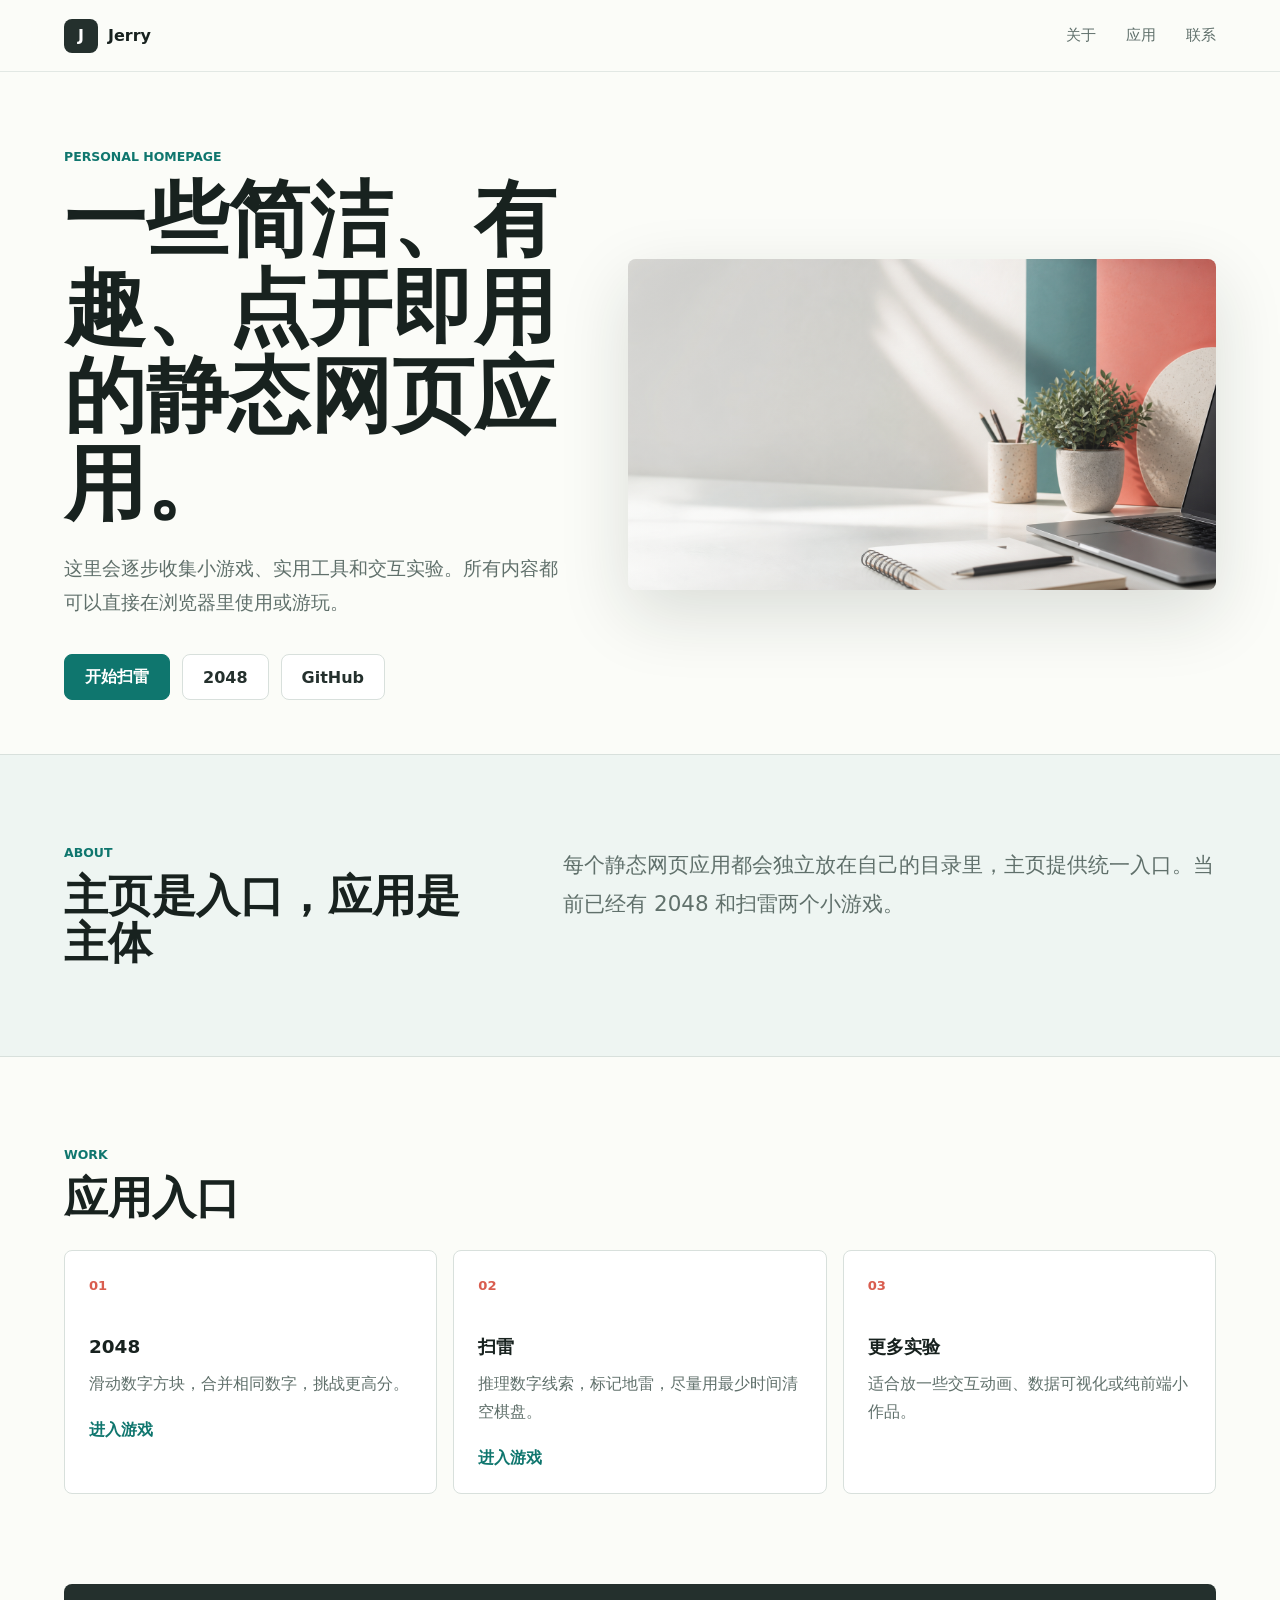
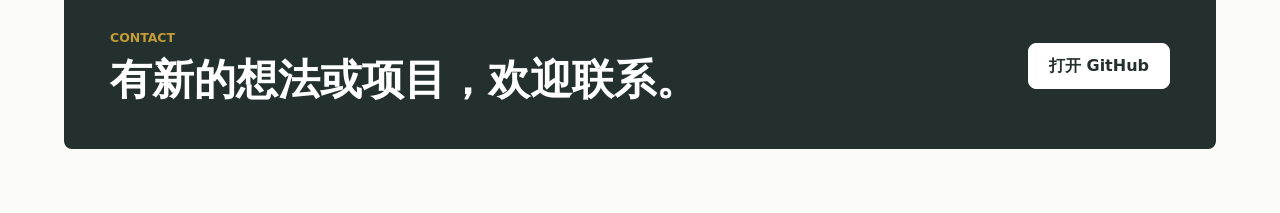
==== index.html @ acf47ab4 "feat: add minesweeper game and update homepage" ====
<!DOCTYPE html>
<html lang="zh-CN">
  <head>
    <meta charset="utf-8" />
    <meta name="viewport" content="width=device-width, initial-scale=1" />
    <meta
      name="description"
      content="Jerry 的个人主页，收集有意思的静态网页应用和小游戏。"
    />
    <title>Jerry | 个人主页</title>
    <link rel="preload" href="assets/hero-workspace.png" as="image" />
    <link rel="stylesheet" href="styles.css" />
  </head>
  <body>
    <header class="site-header" aria-label="主导航">
      <a class="brand" href="#home" aria-label="Jerry 首页">
        <span class="brand-mark">J</span>
        <span>Jerry</span>
      </a>
      <nav class="nav-links" aria-label="页面导航">
        <a href="#about">关于</a>
        <a href="#work">应用</a>
        <a href="#contact">联系</a>
      </nav>
    </header>

    <main id="home">
      <section class="hero" aria-label="个人简介">
        <div class="hero-copy">
          <p class="eyebrow">Personal Homepage</p>
          <h1>一些简洁、有趣、点开即用的静态网页应用。</h1>
          <p class="hero-text">
            这里会逐步收集小游戏、实用工具和交互实验。所有内容都可以直接在浏览器里使用或游玩。
          </p>
          <div class="hero-actions" aria-label="主要操作">
            <a class="button primary" href="apps/minesweeper/index.html">开始扫雷</a>
            <a class="button secondary" href="apps/2048/index.html">2048</a>
            <a class="button secondary" href="https://github.com/jerry2262">GitHub</a>
          </div>
        </div>
        <div class="hero-media" aria-hidden="true">
          <img
            src="assets/hero-workspace.png"
            alt=""
            width="1672"
            height="941"
          />
        </div>
      </section>

      <section id="about" class="section intro-section">
        <div class="section-heading">
          <p class="eyebrow">About</p>
          <h2>主页是入口，应用是主体</h2>
        </div>
        <p class="intro-text">
          每个静态网页应用都会独立放在自己的目录里，主页提供统一入口。当前已经有 2048 和扫雷两个小游戏。
        </p>
      </section>

      <section id="work" class="section">
        <div class="section-heading">
          <p class="eyebrow">Work</p>
          <h2>应用入口</h2>
        </div>
        <div class="feature-grid">
          <a class="feature-card app-card is-live" href="apps/2048/index.html">
            <span class="card-index">01</span>
            <h3>2048</h3>
            <p>滑动数字方块，合并相同数字，挑战更高分。</p>
            <span class="card-action">进入游戏</span>
          </a>
          <a class="feature-card app-card is-live" href="apps/minesweeper/index.html">
            <span class="card-index">02</span>
            <h3>扫雷</h3>
            <p>推理数字线索，标记地雷，尽量用最少时间清空棋盘。</p>
            <span class="card-action">进入游戏</span>
          </a>
          <article class="feature-card">
            <span class="card-index">03</span>
            <h3>更多实验</h3>
            <p>适合放一些交互动画、数据可视化或纯前端小作品。</p>
          </article>
        </div>
      </section>

      <section id="contact" class="contact-band" aria-label="联系信息">
        <div>
          <p class="eyebrow">Contact</p>
          <h2>有新的想法或项目，欢迎联系。</h2>
        </div>
        <a class="button contact-button" href="https://github.com/jerry2262">
          打开 GitHub
        </a>
      </section>
    </main>
  </body>
</html>
---- styles.css ----
:root {
  color-scheme: light;
  --ink: #18221f;
  --muted: #60706b;
  --line: #d8e0dc;
  --paper: #fbfcf8;
  --wash: #eef5f2;
  --teal: #0f766e;
  --coral: #d95d4f;
  --gold: #c39b37;
  --charcoal: #24302d;
  --shadow: 0 24px 70px rgba(24, 34, 31, 0.14);
  font-family: Inter, ui-sans-serif, system-ui, -apple-system, BlinkMacSystemFont,
    "Segoe UI", sans-serif;
}

* {
  box-sizing: border-box;
}

html {
  scroll-behavior: smooth;
}

body {
  margin: 0;
  color: var(--ink);
  background: var(--paper);
}

a {
  color: inherit;
  text-decoration: none;
}

img {
  display: block;
  max-width: 100%;
}

.site-header {
  position: sticky;
  top: 0;
  z-index: 10;
  display: flex;
  align-items: center;
  justify-content: space-between;
  min-height: 72px;
  padding: 14px clamp(18px, 5vw, 72px);
  background: rgba(251, 252, 248, 0.86);
  border-bottom: 1px solid rgba(216, 224, 220, 0.7);
  backdrop-filter: blur(18px);
}

.brand,
.nav-links,
.hero-actions {
  display: flex;
  align-items: center;
}

.brand {
  gap: 10px;
  font-weight: 750;
}

.brand-mark {
  display: grid;
  place-items: center;
  width: 34px;
  height: 34px;
  color: #fff;
  background: var(--charcoal);
  border-radius: 8px;
}

.nav-links {
  gap: clamp(14px, 3vw, 30px);
  color: var(--muted);
  font-size: 0.95rem;
}

.nav-links a:hover {
  color: var(--teal);
}

.hero {
  display: grid;
  grid-template-columns: minmax(0, 0.92fr) minmax(360px, 1.08fr);
  gap: clamp(28px, 5vw, 72px);
  align-items: center;
  min-height: min(74svh, 720px);
  padding: clamp(34px, 6vw, 78px) clamp(18px, 5vw, 72px)
    clamp(26px, 5vw, 54px);
  overflow: hidden;
}

.hero-copy {
  max-width: 720px;
}

.eyebrow {
  margin: 0 0 12px;
  color: var(--teal);
  font-size: 0.78rem;
  font-weight: 800;
  letter-spacing: 0;
  text-transform: uppercase;
}

h1,
h2,
h3,
p {
  overflow-wrap: anywhere;
}

h1,
h2,
h3 {
  margin: 0;
  line-height: 1.08;
}

h1 {
  max-width: 680px;
  font-size: 5.1rem;
}

h2 {
  font-size: 2.75rem;
}

h3 {
  font-size: 1.15rem;
}

.hero-text {
  max-width: 580px;
  margin: 24px 0 0;
  color: var(--muted);
  font-size: 1.18rem;
  line-height: 1.8;
}

.hero-actions {
  flex-wrap: wrap;
  gap: 12px;
  margin-top: 34px;
}

.button {
  display: inline-flex;
  align-items: center;
  justify-content: center;
  min-height: 46px;
  padding: 0 20px;
  border: 1px solid var(--line);
  border-radius: 8px;
  font-weight: 760;
  transition: transform 160ms ease, border-color 160ms ease,
    background 160ms ease, color 160ms ease;
}

.button:hover {
  transform: translateY(-2px);
}

.button.primary {
  color: #fff;
  background: var(--teal);
  border-color: var(--teal);
}

.button.secondary {
  color: var(--charcoal);
  background: #fff;
}

.hero-media {
  position: relative;
  min-height: 330px;
  border-radius: 8px;
  box-shadow: var(--shadow);
  overflow: hidden;
}

.hero-media::after {
  position: absolute;
  inset: 0;
  content: "";
  background: linear-gradient(
    90deg,
    rgba(251, 252, 248, 0.36),
    rgba(251, 252, 248, 0.02)
  );
  pointer-events: none;
}

.hero-media img {
  width: 100%;
  height: 100%;
  min-height: 330px;
  object-fit: cover;
}

.section {
  padding: clamp(42px, 7vw, 92px) clamp(18px, 5vw, 72px);
}

.intro-section {
  display: grid;
  grid-template-columns: minmax(220px, 0.8fr) minmax(0, 1.2fr);
  gap: clamp(22px, 5vw, 70px);
  align-items: start;
  background: var(--wash);
  border-block: 1px solid var(--line);
}

.section-heading {
  max-width: 620px;
}

.intro-text {
  max-width: 820px;
  margin: 0;
  color: var(--muted);
  font-size: 1.34rem;
  line-height: 1.85;
}

.feature-grid {
  display: grid;
  grid-template-columns: repeat(3, minmax(0, 1fr));
  gap: 16px;
  margin-top: 28px;
}

.feature-card {
  display: block;
  min-height: 220px;
  padding: 24px;
  background: #fff;
  border: 1px solid var(--line);
  border-radius: 8px;
}

.app-card {
  transition: transform 160ms ease, border-color 160ms ease,
    box-shadow 160ms ease;
}

.app-card:hover {
  border-color: rgba(15, 118, 110, 0.42);
  box-shadow: 0 18px 44px rgba(24, 34, 31, 0.1);
  transform: translateY(-3px);
}

.card-index {
  display: inline-block;
  margin-bottom: 44px;
  color: var(--coral);
  font-size: 0.82rem;
  font-weight: 850;
}

.feature-card p {
  margin: 14px 0 0;
  color: var(--muted);
  line-height: 1.75;
}

.card-action {
  display: inline-block;
  margin-top: 22px;
  color: var(--teal);
  font-weight: 850;
}

.contact-band {
  display: flex;
  gap: 24px;
  align-items: center;
  justify-content: space-between;
  margin: 0 clamp(18px, 5vw, 72px) clamp(28px, 5vw, 64px);
  padding: clamp(28px, 5vw, 46px);
  color: #fff;
  background: var(--charcoal);
  border-radius: 8px;
}

.contact-band .eyebrow {
  color: var(--gold);
}

.contact-band h2 {
  max-width: 760px;
  font-size: 2.65rem;
}

.contact-button {
  flex: 0 0 auto;
  color: var(--charcoal);
  background: #fff;
  border-color: #fff;
}

@media (max-width: 860px) {
  .site-header {
    min-height: 64px;
  }

  .hero {
    grid-template-columns: 1fr;
    min-height: auto;
  }

  .hero-media {
    order: -1;
    min-height: 230px;
  }

  .hero-media img {
    min-height: 230px;
  }

  .intro-section,
  .feature-grid {
    grid-template-columns: 1fr;
  }

  h1 {
    font-size: 3.35rem;
  }

  h2,
  .contact-band h2 {
    font-size: 2.2rem;
  }

  .intro-text {
    font-size: 1.18rem;
  }

  .contact-band {
    align-items: flex-start;
    flex-direction: column;
  }
}

@media (max-width: 560px) {
  .site-header {
    align-items: flex-start;
    flex-direction: column;
    gap: 12px;
  }

  .nav-links {
    width: 100%;
    justify-content: space-between;
  }

  .button {
    width: 100%;
  }

  .hero-actions {
    width: 100%;
  }

  h1 {
    font-size: 2.55rem;
  }

  h2,
  .contact-band h2 {
    font-size: 1.85rem;
  }
}
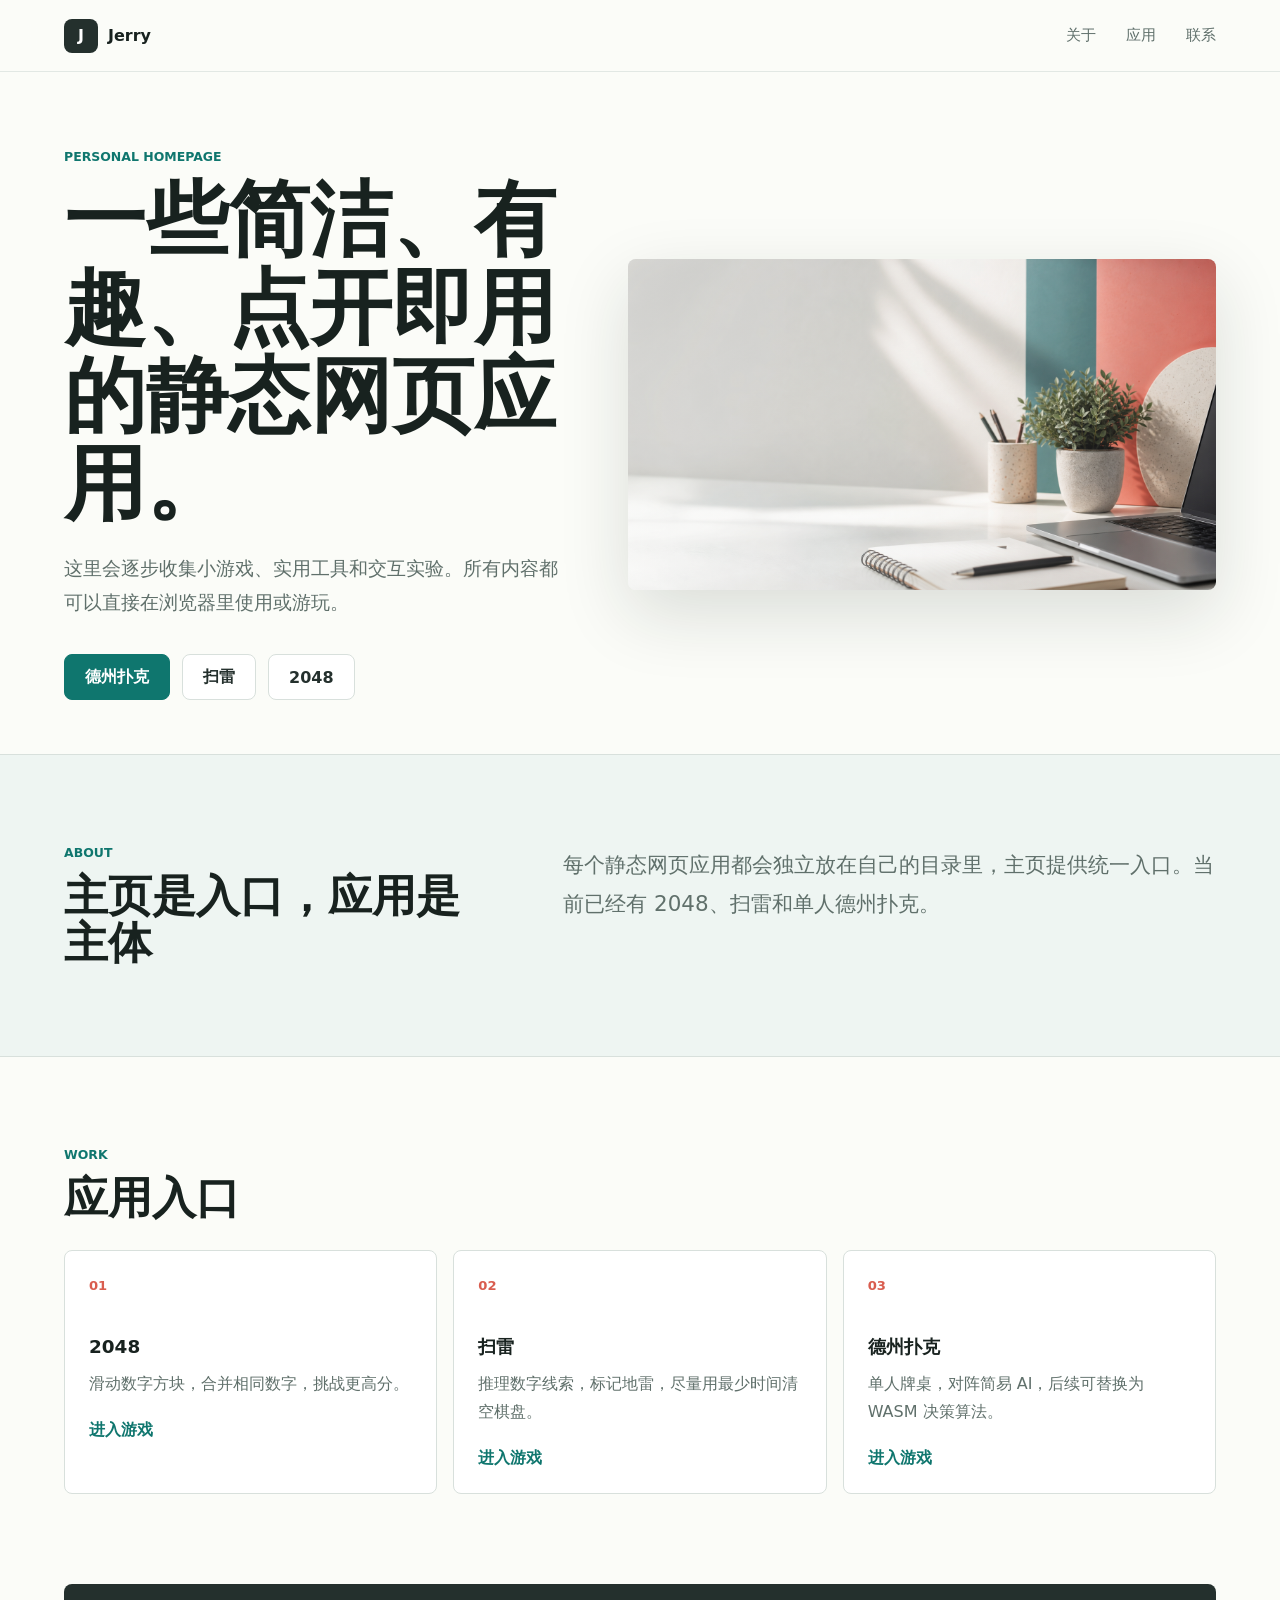
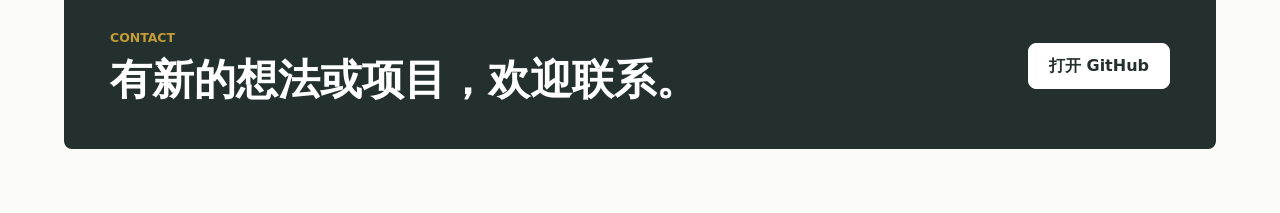
==== commit f48de2fa: "Add playable Texas Hold'em prototype" ====
--- a/index.html
+++ b/index.html
@@ -33,9 +33,9 @@
             这里会逐步收集小游戏、实用工具和交互实验。所有内容都可以直接在浏览器里使用或游玩。
           </p>
           <div class="hero-actions" aria-label="主要操作">
-            <a class="button primary" href="apps/minesweeper/index.html">开始扫雷</a>
+            <a class="button primary" href="apps/texas-holdem/index.html">德州扑克</a>
+            <a class="button secondary" href="apps/minesweeper/index.html">扫雷</a>
             <a class="button secondary" href="apps/2048/index.html">2048</a>
-            <a class="button secondary" href="https://github.com/jerry2262">GitHub</a>
           </div>
         </div>
         <div class="hero-media" aria-hidden="true">
@@ -54,7 +54,7 @@
           <h2>主页是入口，应用是主体</h2>
         </div>
         <p class="intro-text">
-          每个静态网页应用都会独立放在自己的目录里，主页提供统一入口。当前已经有 2048 和扫雷两个小游戏。
+          每个静态网页应用都会独立放在自己的目录里，主页提供统一入口。当前已经有 2048、扫雷和单人德州扑克。
         </p>
       </section>
 
@@ -76,11 +76,12 @@
             <p>推理数字线索，标记地雷，尽量用最少时间清空棋盘。</p>
             <span class="card-action">进入游戏</span>
           </a>
-          <article class="feature-card">
+          <a class="feature-card app-card is-live" href="apps/texas-holdem/index.html">
             <span class="card-index">03</span>
-            <h3>更多实验</h3>
-            <p>适合放一些交互动画、数据可视化或纯前端小作品。</p>
-          </article>
+            <h3>德州扑克</h3>
+            <p>单人牌桌，对阵简易 AI，后续可替换为 WASM 决策算法。</p>
+            <span class="card-action">进入游戏</span>
+          </a>
         </div>
       </section>
 
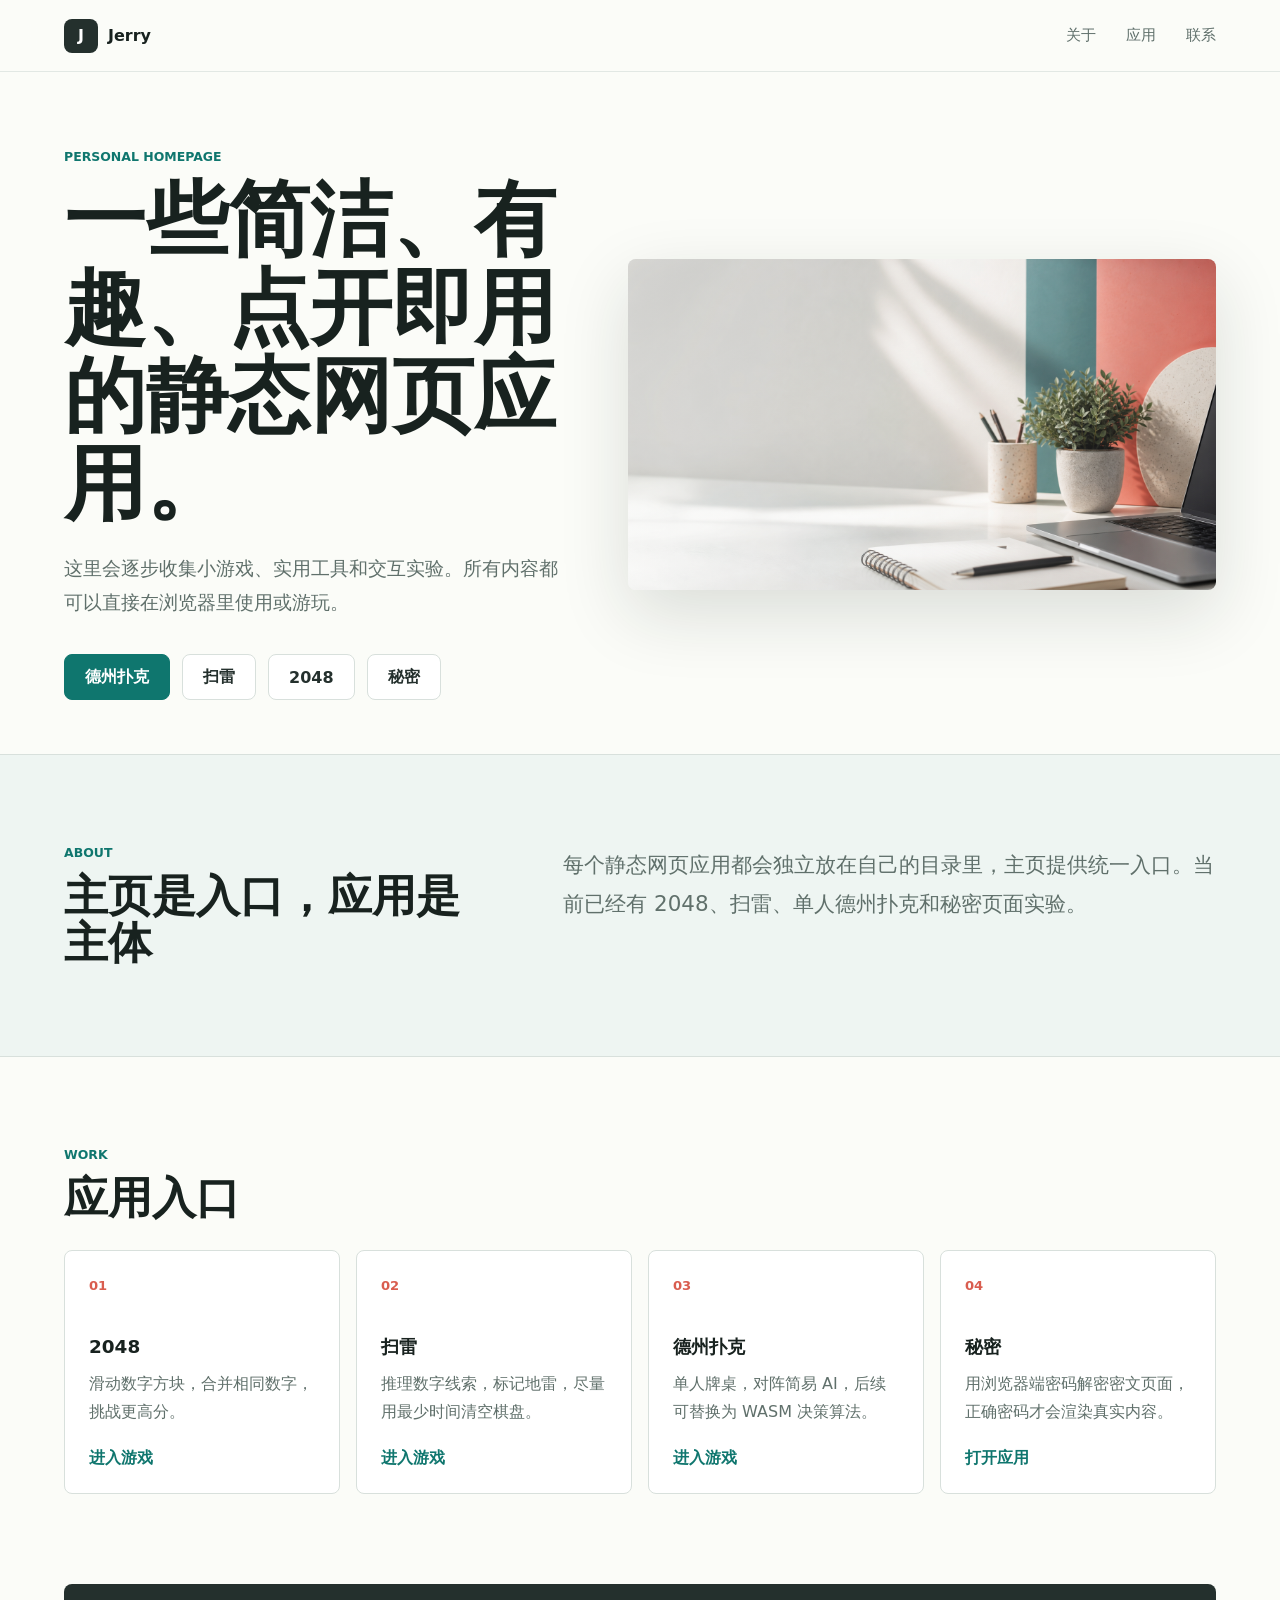
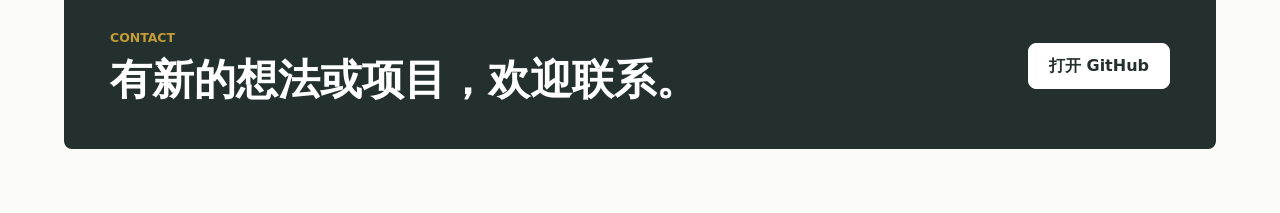
==== commit ba11721c: "feat(secret): add password-decrypted secret page app Adds a browser-side encrypted page demo: a Node" ====
--- a/index.html
+++ b/index.html
@@ -36,6 +36,7 @@
             <a class="button primary" href="apps/texas-holdem/index.html">德州扑克</a>
             <a class="button secondary" href="apps/minesweeper/index.html">扫雷</a>
             <a class="button secondary" href="apps/2048/index.html">2048</a>
+            <a class="button secondary" href="apps/secret/index.html">秘密</a>
           </div>
         </div>
         <div class="hero-media" aria-hidden="true">
@@ -54,7 +55,7 @@
           <h2>主页是入口，应用是主体</h2>
         </div>
         <p class="intro-text">
-          每个静态网页应用都会独立放在自己的目录里，主页提供统一入口。当前已经有 2048、扫雷和单人德州扑克。
+          每个静态网页应用都会独立放在自己的目录里，主页提供统一入口。当前已经有 2048、扫雷、单人德州扑克和秘密页面实验。
         </p>
       </section>
 
@@ -82,6 +83,12 @@
             <p>单人牌桌，对阵简易 AI，后续可替换为 WASM 决策算法。</p>
             <span class="card-action">进入游戏</span>
           </a>
+          <a class="feature-card app-card is-live" href="apps/secret/index.html">
+            <span class="card-index">04</span>
+            <h3>秘密</h3>
+            <p>用浏览器端密码解密密文页面，正确密码才会渲染真实内容。</p>
+            <span class="card-action">打开应用</span>
+          </a>
         </div>
       </section>
 
--- a/styles.css
+++ b/styles.css
@@ -231,7 +231,7 @@
 
 .feature-grid {
   display: grid;
-  grid-template-columns: repeat(3, minmax(0, 1fr));
+  grid-template-columns: repeat(4, minmax(0, 1fr));
   gap: 16px;
   margin-top: 28px;
 }
@@ -348,6 +348,12 @@
   }
 }
 
+@media (min-width: 861px) and (max-width: 1120px) {
+  .feature-grid {
+    grid-template-columns: repeat(2, minmax(0, 1fr));
+  }
+}
+
 @media (max-width: 560px) {
   .site-header {
     align-items: flex-start;
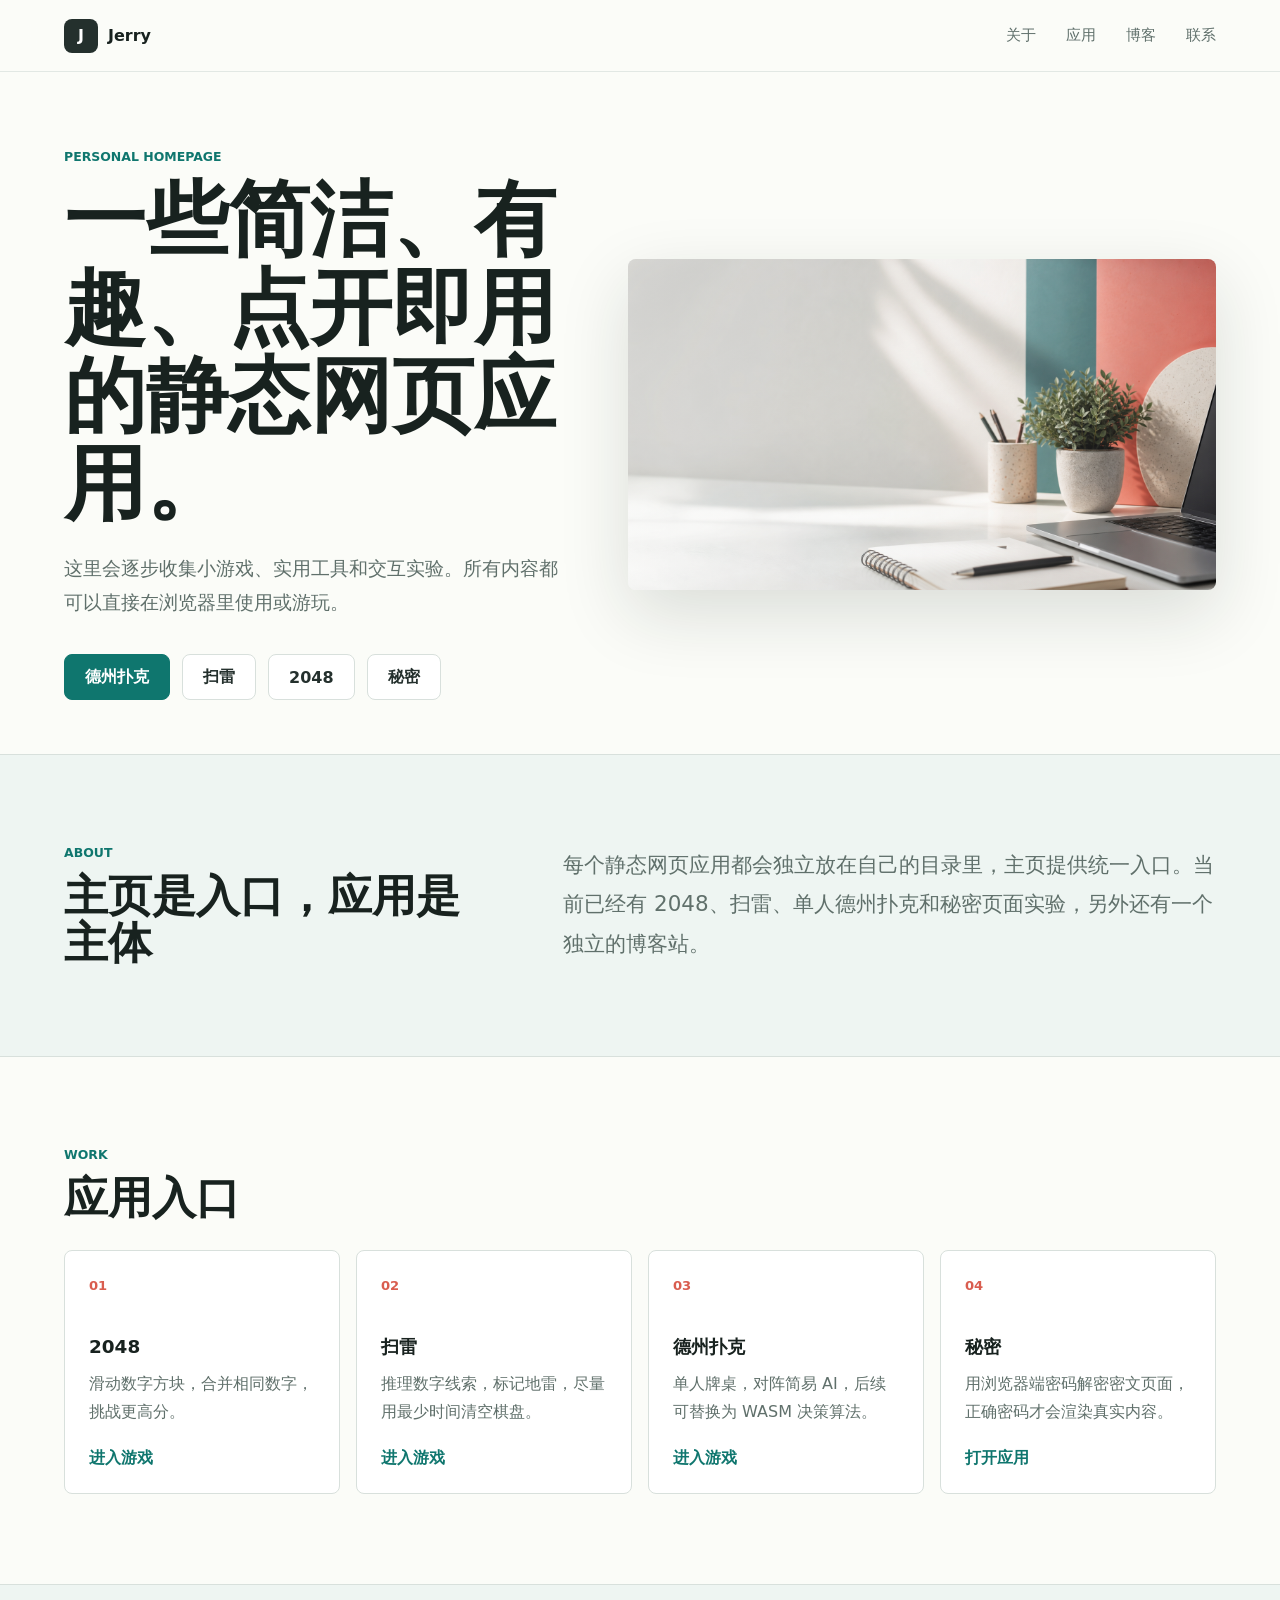
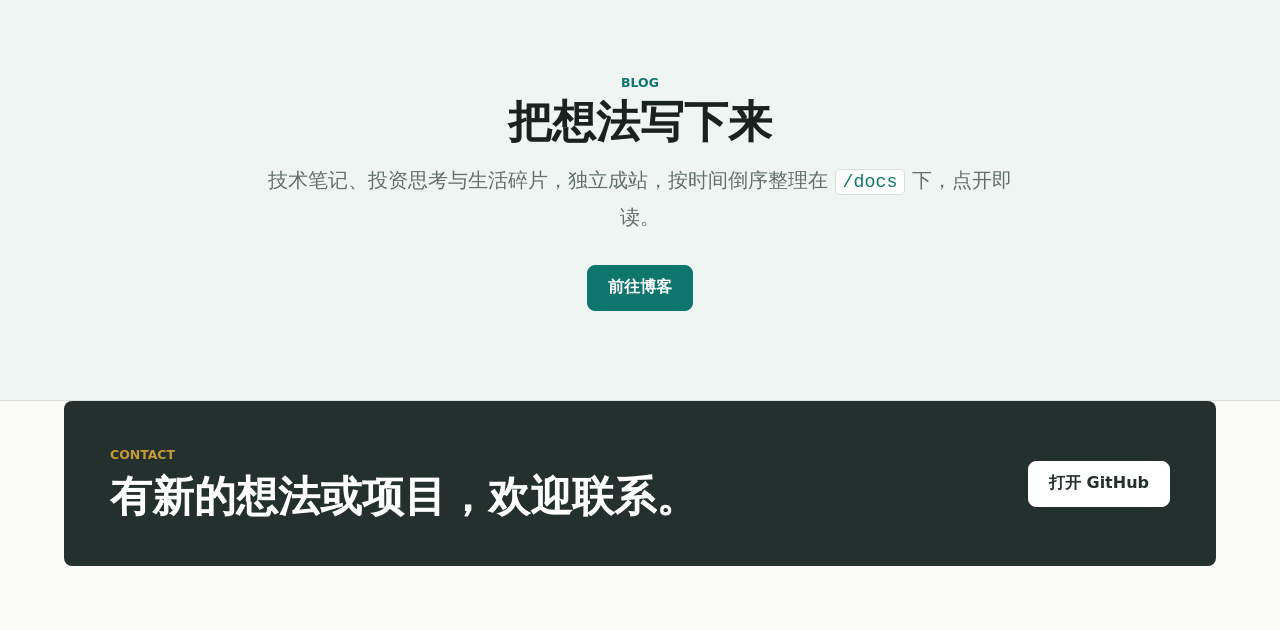
==== commit e0833843: "feat(home): add blog section linking to /docs" ====
--- a/index.html
+++ b/index.html
@@ -20,6 +20,7 @@
       <nav class="nav-links" aria-label="页面导航">
         <a href="#about">关于</a>
         <a href="#work">应用</a>
+        <a href="#blog">博客</a>
         <a href="#contact">联系</a>
       </nav>
     </header>
@@ -55,7 +56,7 @@
           <h2>主页是入口，应用是主体</h2>
         </div>
         <p class="intro-text">
-          每个静态网页应用都会独立放在自己的目录里，主页提供统一入口。当前已经有 2048、扫雷、单人德州扑克和秘密页面实验。
+          每个静态网页应用都会独立放在自己的目录里，主页提供统一入口。当前已经有 2048、扫雷、单人德州扑克和秘密页面实验，另外还有一个独立的博客站。
         </p>
       </section>
 
@@ -92,6 +93,18 @@
         </div>
       </section>
 
+      <section id="blog" class="section blog-section">
+        <div class="blog-copy">
+          <p class="eyebrow">Blog</p>
+          <h2>把想法写下来</h2>
+          <p class="intro-text">
+            技术笔记、投资思考与生活碎片，独立成站，按时间倒序整理在
+            <code>/docs</code> 下，点开即读。
+          </p>
+          <a class="button primary" href="docs/">前往博客</a>
+        </div>
+      </section>
+
       <section id="contact" class="contact-band" aria-label="联系信息">
         <div>
           <p class="eyebrow">Contact</p>
--- a/styles.css
+++ b/styles.css
@@ -289,6 +289,39 @@
   border-radius: 8px;
 }
 
+.blog-section {
+  background: var(--wash);
+  border-block: 1px solid var(--line);
+}
+
+.blog-copy {
+  max-width: 760px;
+  margin: 0 auto;
+  text-align: center;
+}
+
+.blog-copy .eyebrow {
+  margin-bottom: 8px;
+}
+
+.blog-copy h2 {
+  margin: 0;
+}
+
+.blog-copy .intro-text {
+  margin: 18px auto 28px;
+  font-size: 1.24rem;
+}
+
+.blog-copy code {
+  padding: 2px 7px;
+  color: var(--teal);
+  background: #fff;
+  border: 1px solid var(--line);
+  border-radius: 5px;
+  font-size: 0.92em;
+}
+
 .contact-band .eyebrow {
   color: var(--gold);
 }
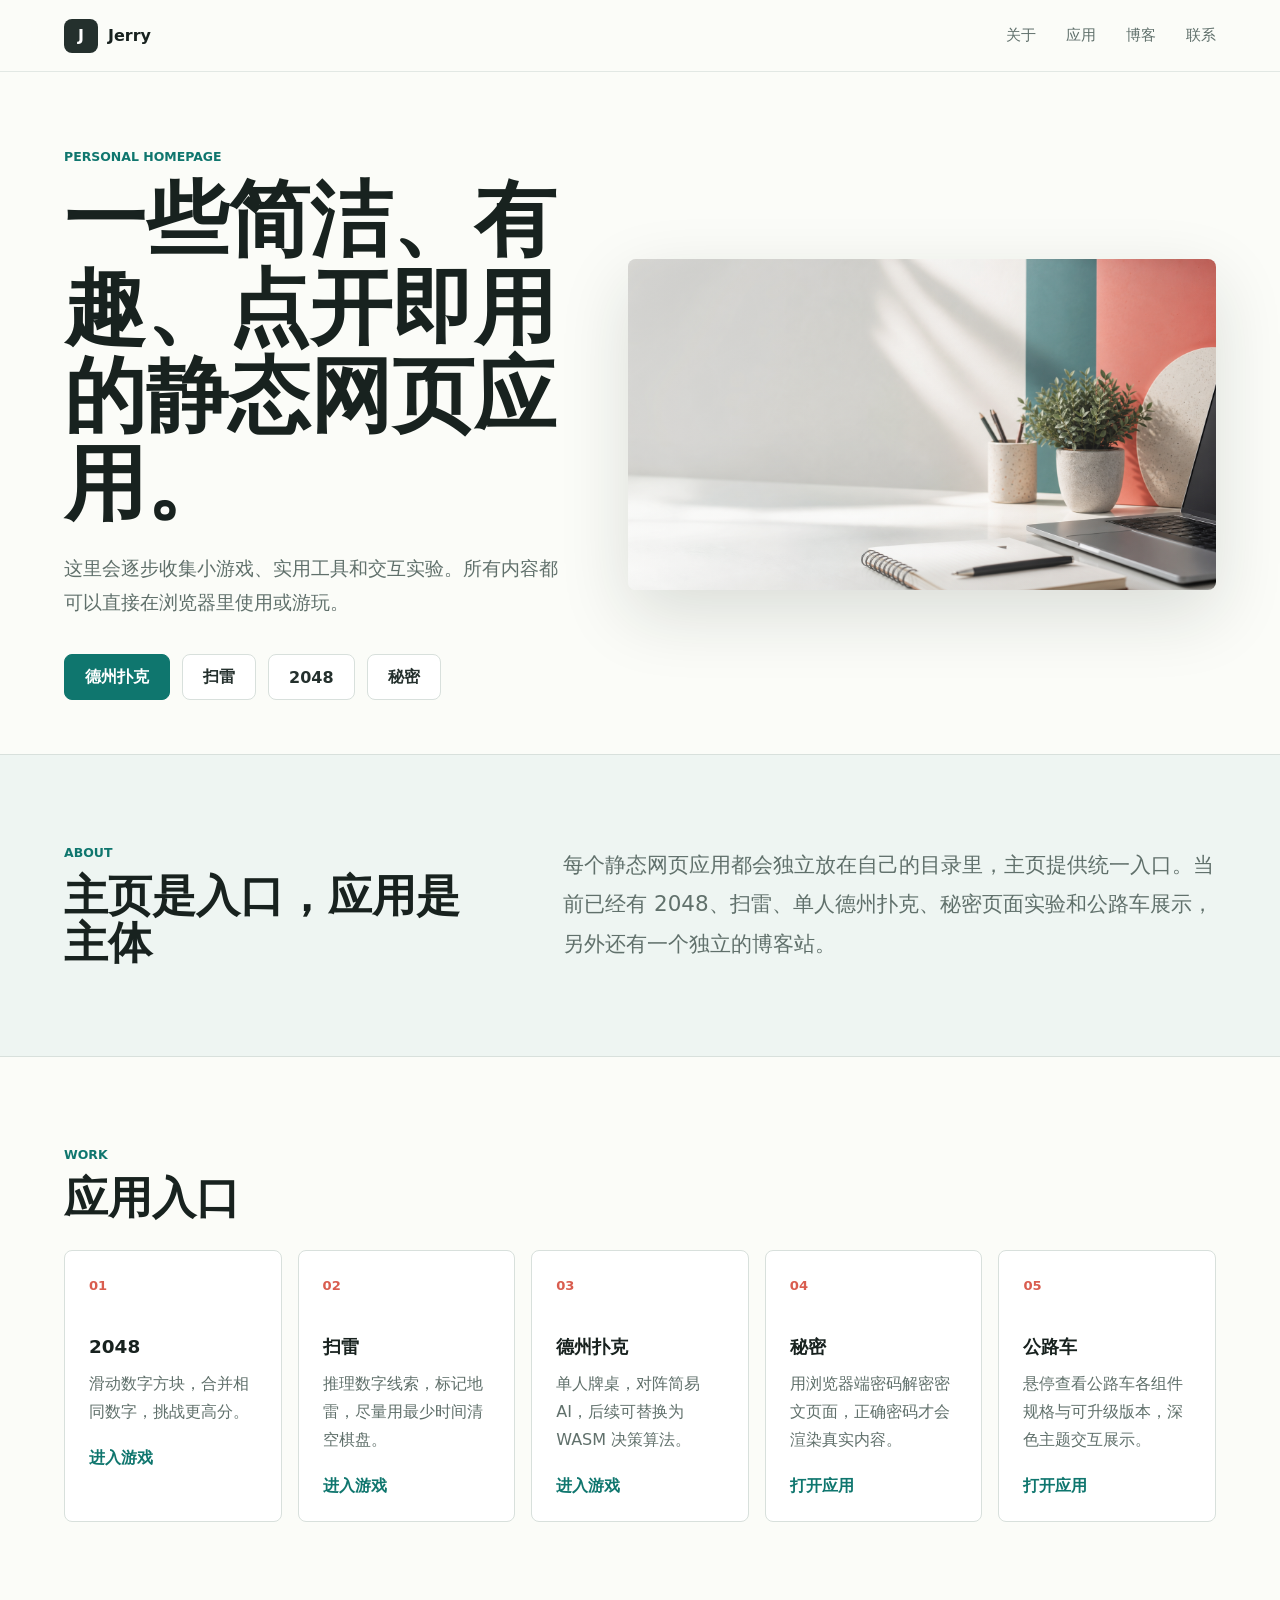
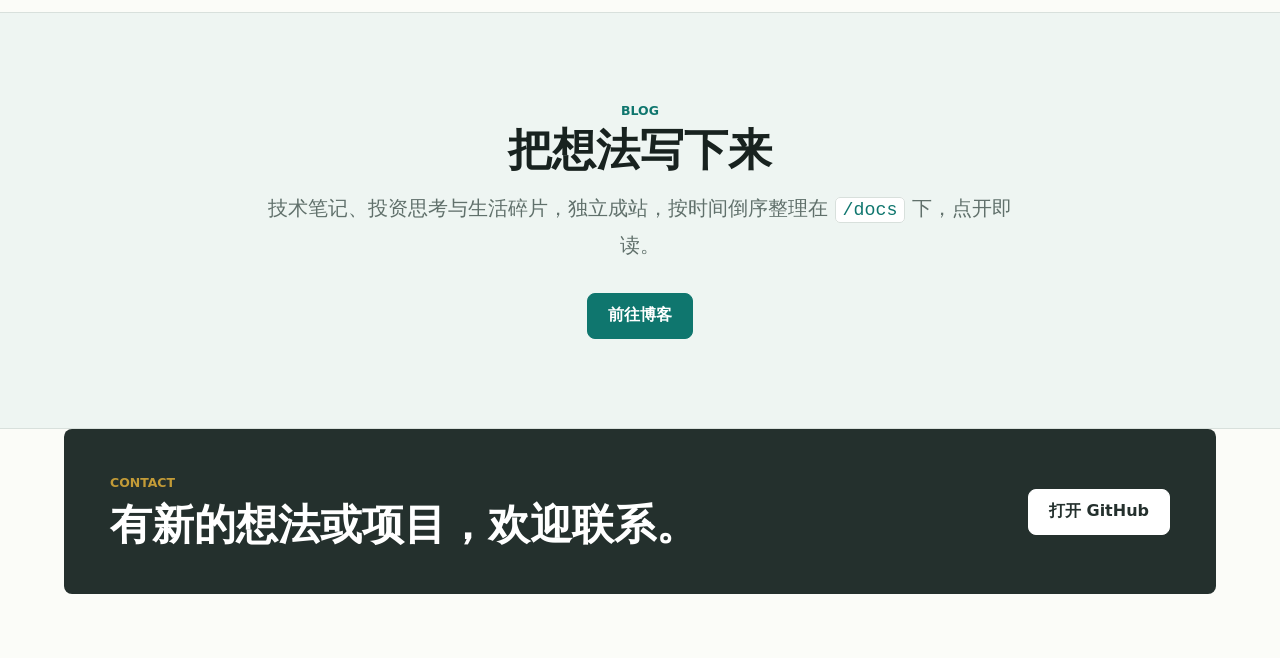
==== commit cfc4f5fb: "feat(home): add cycle app card and bump grid to 5 columns" ====
--- a/index.html
+++ b/index.html
@@ -56,7 +56,7 @@
           <h2>主页是入口，应用是主体</h2>
         </div>
         <p class="intro-text">
-          每个静态网页应用都会独立放在自己的目录里，主页提供统一入口。当前已经有 2048、扫雷、单人德州扑克和秘密页面实验，另外还有一个独立的博客站。
+          每个静态网页应用都会独立放在自己的目录里，主页提供统一入口。当前已经有 2048、扫雷、单人德州扑克、秘密页面实验和公路车展示，另外还有一个独立的博客站。
         </p>
       </section>
 
@@ -90,6 +90,12 @@
             <p>用浏览器端密码解密密文页面，正确密码才会渲染真实内容。</p>
             <span class="card-action">打开应用</span>
           </a>
+          <a class="feature-card app-card is-live" href="cycle/">
+            <span class="card-index">05</span>
+            <h3>公路车</h3>
+            <p>悬停查看公路车各组件规格与可升级版本，深色主题交互展示。</p>
+            <span class="card-action">打开应用</span>
+          </a>
         </div>
       </section>
 
--- a/styles.css
+++ b/styles.css
@@ -231,7 +231,7 @@
 
 .feature-grid {
   display: grid;
-  grid-template-columns: repeat(4, minmax(0, 1fr));
+  grid-template-columns: repeat(5, minmax(0, 1fr));
   gap: 16px;
   margin-top: 28px;
 }
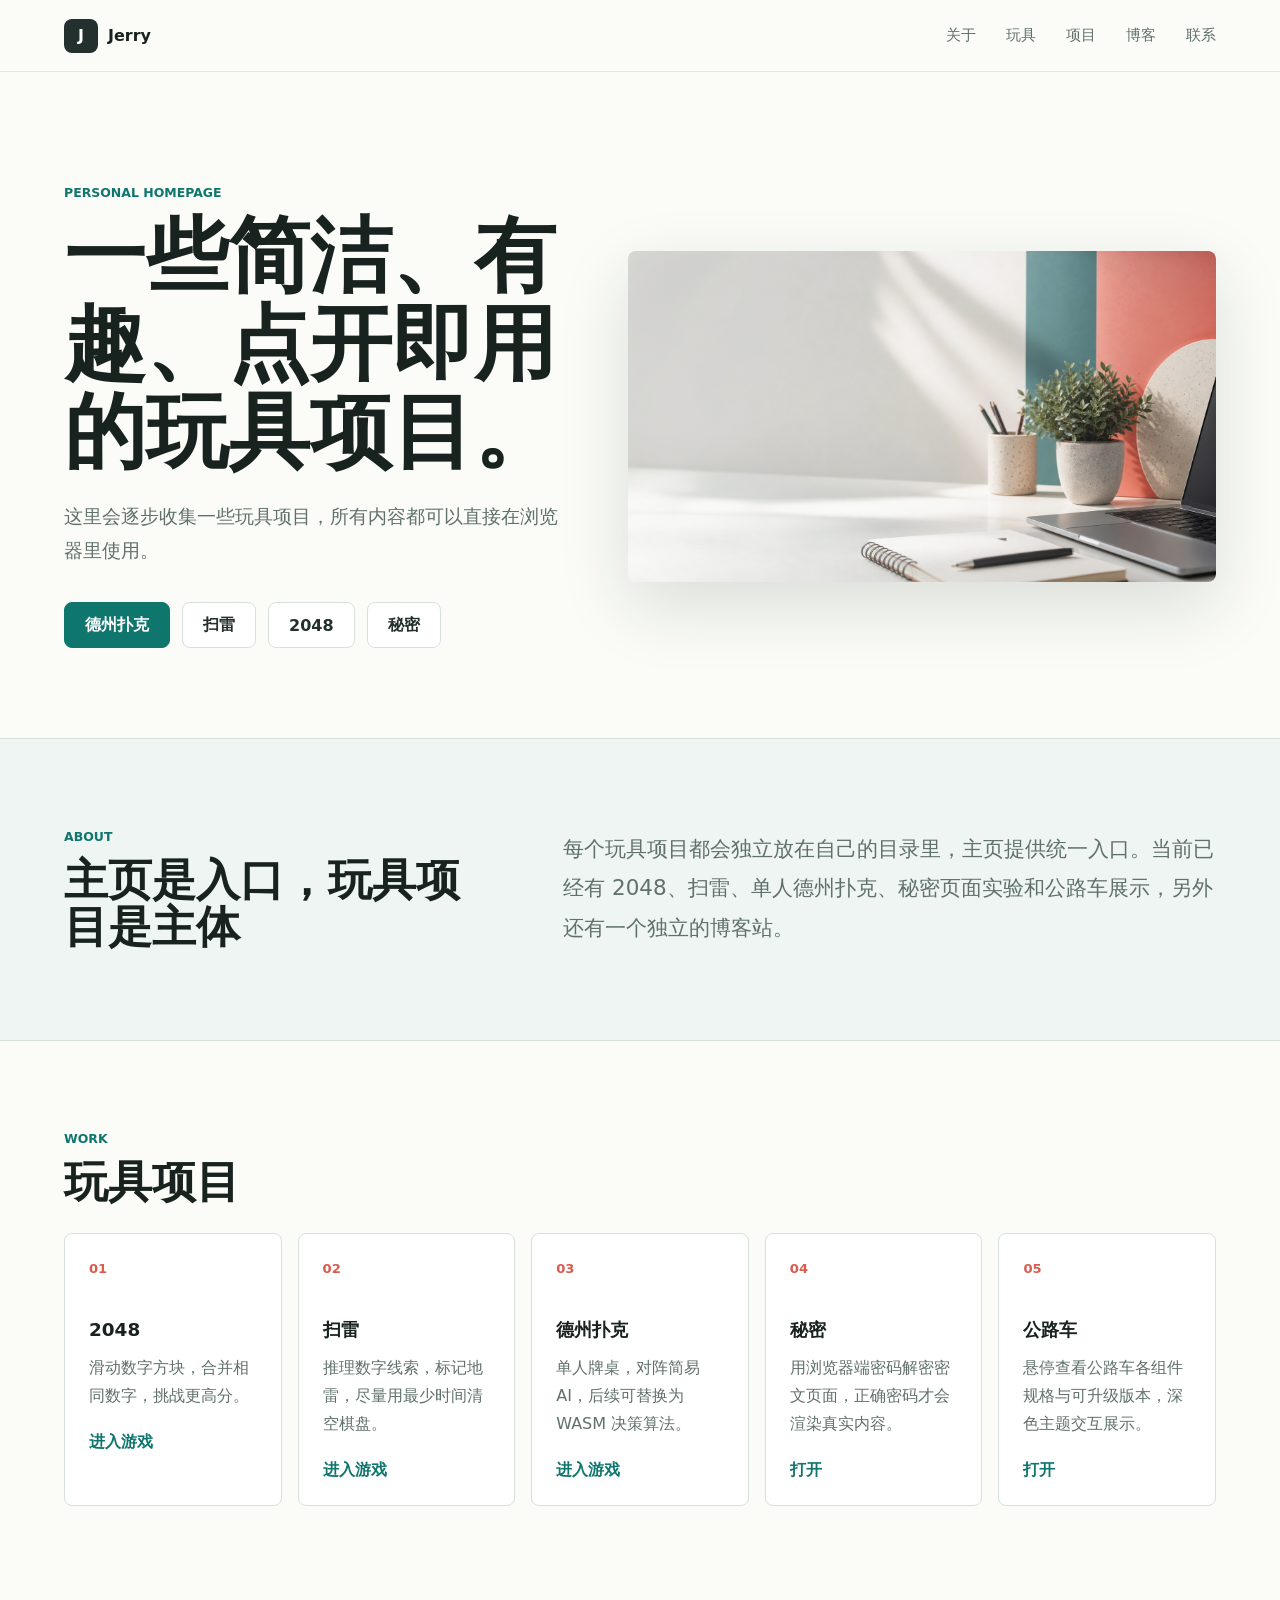
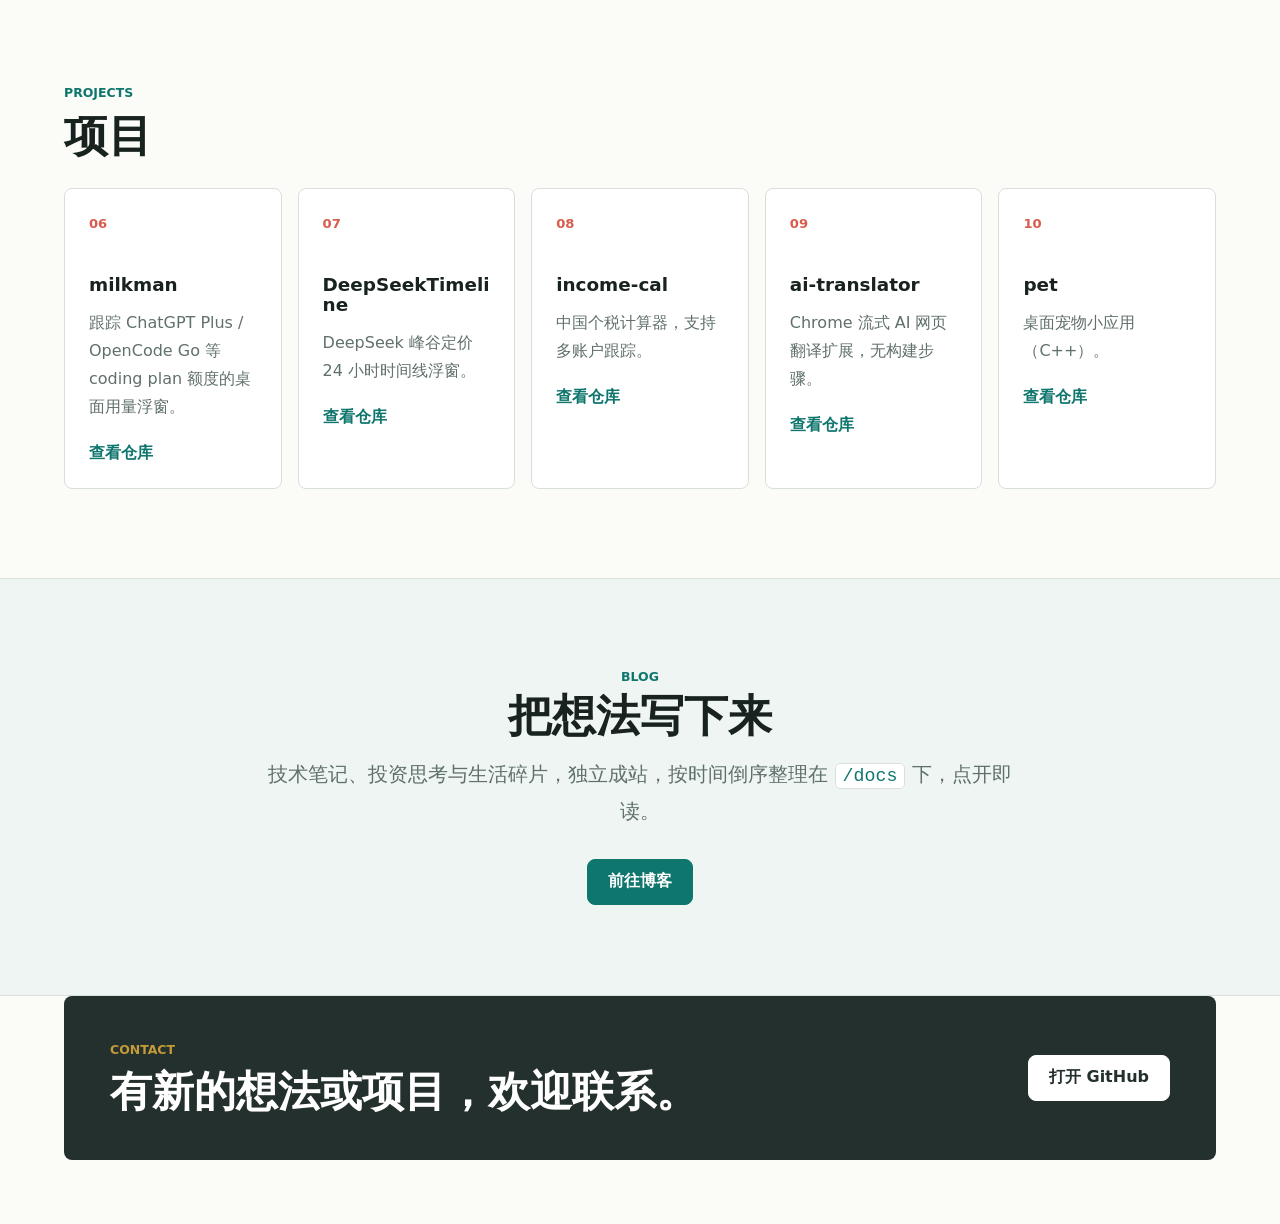
==== commit 1b91eed9: "feat(home): add projects module and align copy with toy-project positioning - add #projects section " ====
--- a/index.html
+++ b/index.html
@@ -5,7 +5,7 @@
     <meta name="viewport" content="width=device-width, initial-scale=1" />
     <meta
       name="description"
-      content="Jerry 的个人主页，收集有意思的静态网页应用和小游戏。"
+      content="Jerry 的个人主页，收集我感兴趣的玩具项目。"
     />
     <title>Jerry | 个人主页</title>
     <link rel="preload" href="assets/hero-workspace.png" as="image" />
@@ -19,7 +19,8 @@
       </a>
       <nav class="nav-links" aria-label="页面导航">
         <a href="#about">关于</a>
-        <a href="#work">应用</a>
+        <a href="#work">玩具</a>
+        <a href="#projects">项目</a>
         <a href="#blog">博客</a>
         <a href="#contact">联系</a>
       </nav>
@@ -29,9 +30,9 @@
       <section class="hero" aria-label="个人简介">
         <div class="hero-copy">
           <p class="eyebrow">Personal Homepage</p>
-          <h1>一些简洁、有趣、点开即用的静态网页应用。</h1>
+          <h1>一些简洁、有趣、点开即用的玩具项目。</h1>
           <p class="hero-text">
-            这里会逐步收集小游戏、实用工具和交互实验。所有内容都可以直接在浏览器里使用或游玩。
+            这里会逐步收集一些玩具项目，所有内容都可以直接在浏览器里使用。
           </p>
           <div class="hero-actions" aria-label="主要操作">
             <a class="button primary" href="apps/texas-holdem/index.html">德州扑克</a>
@@ -53,17 +54,17 @@
       <section id="about" class="section intro-section">
         <div class="section-heading">
           <p class="eyebrow">About</p>
-          <h2>主页是入口，应用是主体</h2>
+          <h2>主页是入口，玩具项目是主体</h2>
         </div>
         <p class="intro-text">
-          每个静态网页应用都会独立放在自己的目录里，主页提供统一入口。当前已经有 2048、扫雷、单人德州扑克、秘密页面实验和公路车展示，另外还有一个独立的博客站。
+          每个玩具项目都会独立放在自己的目录里，主页提供统一入口。当前已经有 2048、扫雷、单人德州扑克、秘密页面实验和公路车展示，另外还有一个独立的博客站。
         </p>
       </section>
 
       <section id="work" class="section">
         <div class="section-heading">
           <p class="eyebrow">Work</p>
-          <h2>应用入口</h2>
+          <h2>玩具项目</h2>
         </div>
         <div class="feature-grid">
           <a class="feature-card app-card is-live" href="apps/2048/index.html">
@@ -88,13 +89,77 @@
             <span class="card-index">04</span>
             <h3>秘密</h3>
             <p>用浏览器端密码解密密文页面，正确密码才会渲染真实内容。</p>
-            <span class="card-action">打开应用</span>
+            <span class="card-action">打开</span>
           </a>
           <a class="feature-card app-card is-live" href="cycle/">
             <span class="card-index">05</span>
             <h3>公路车</h3>
             <p>悬停查看公路车各组件规格与可升级版本，深色主题交互展示。</p>
-            <span class="card-action">打开应用</span>
+            <span class="card-action">打开</span>
+          </a>
+        </div>
+      </section>
+
+      <section id="projects" class="section">
+        <div class="section-heading">
+          <p class="eyebrow">Projects</p>
+          <h2>项目</h2>
+        </div>
+        <div class="feature-grid">
+          <a
+            class="feature-card app-card is-live"
+            href="https://github.com/jerry2262/milkman"
+            target="_blank"
+            rel="noopener"
+          >
+            <span class="card-index">06</span>
+            <h3>milkman</h3>
+            <p>跟踪 ChatGPT Plus / OpenCode Go 等 coding plan 额度的桌面用量浮窗。</p>
+            <span class="card-action">查看仓库</span>
+          </a>
+          <a
+            class="feature-card app-card is-live"
+            href="https://github.com/jerry2262/DeepSeekTimeline"
+            target="_blank"
+            rel="noopener"
+          >
+            <span class="card-index">07</span>
+            <h3>DeepSeekTimeline</h3>
+            <p>DeepSeek 峰谷定价 24 小时时间线浮窗。</p>
+            <span class="card-action">查看仓库</span>
+          </a>
+          <a
+            class="feature-card app-card is-live"
+            href="https://github.com/jerry2262/income-cal"
+            target="_blank"
+            rel="noopener"
+          >
+            <span class="card-index">08</span>
+            <h3>income-cal</h3>
+            <p>中国个税计算器，支持多账户跟踪。</p>
+            <span class="card-action">查看仓库</span>
+          </a>
+          <a
+            class="feature-card app-card is-live"
+            href="https://github.com/jerry2262/ai-translator"
+            target="_blank"
+            rel="noopener"
+          >
+            <span class="card-index">09</span>
+            <h3>ai-translator</h3>
+            <p>Chrome 流式 AI 网页翻译扩展，无构建步骤。</p>
+            <span class="card-action">查看仓库</span>
+          </a>
+          <a
+            class="feature-card app-card is-live"
+            href="https://github.com/jerry2262/pet"
+            target="_blank"
+            rel="noopener"
+          >
+            <span class="card-index">10</span>
+            <h3>pet</h3>
+            <p>桌面宠物小应用（C++）。</p>
+            <span class="card-action">查看仓库</span>
           </a>
         </div>
       </section>
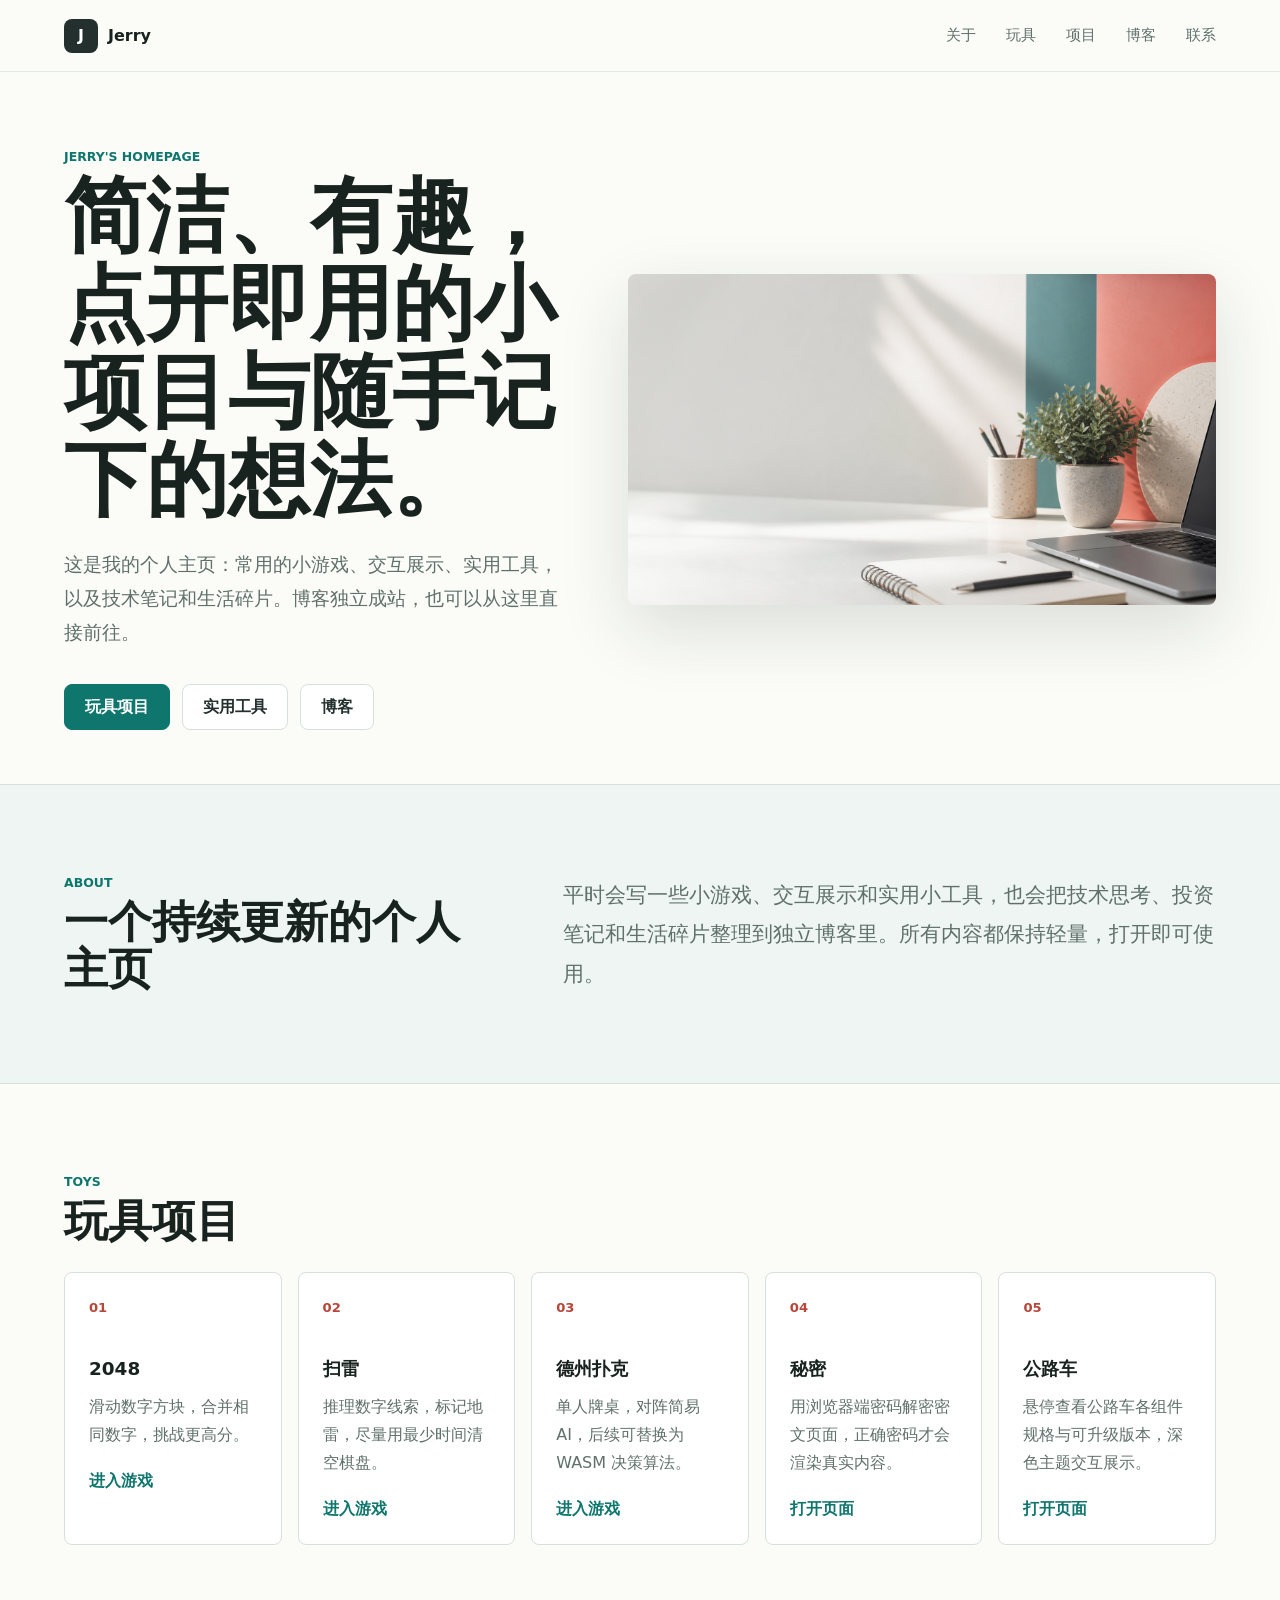
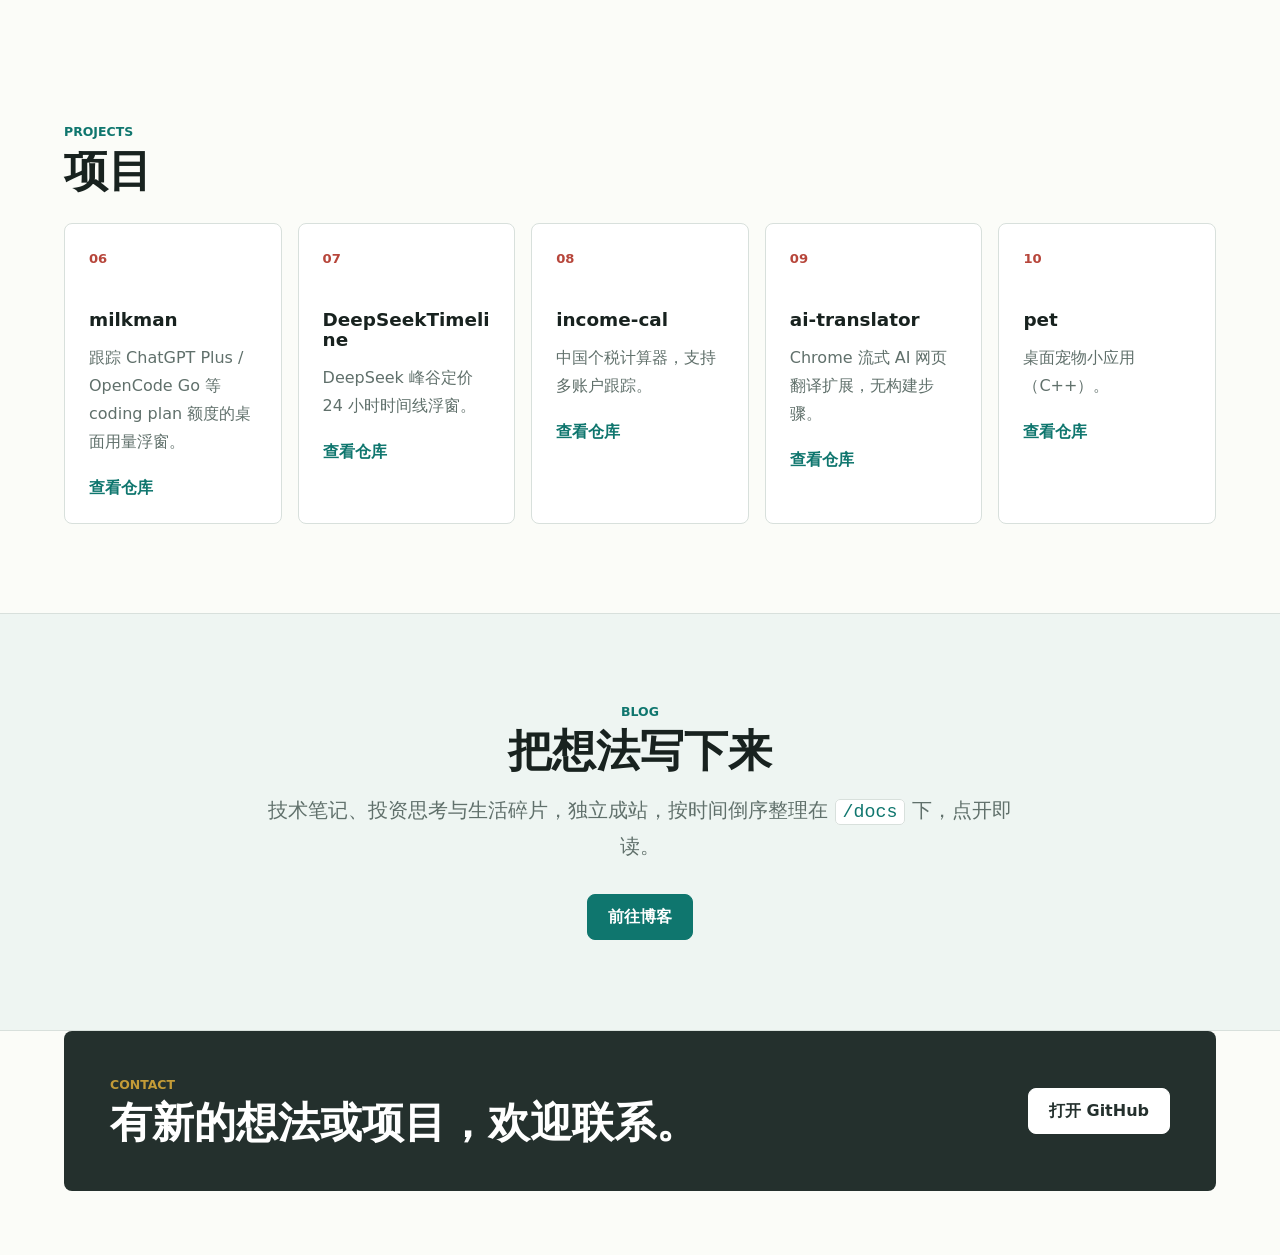
==== commit cb85e2d6: "fix(apps): polish game/secret apps and fix review findings Review of the pending changes found a cri" ====
--- a/index.html
+++ b/index.html
@@ -1,11 +1,11 @@
-<!DOCTYPE html>
+<!doctype html>
 <html lang="zh-CN">
   <head>
     <meta charset="utf-8" />
     <meta name="viewport" content="width=device-width, initial-scale=1" />
     <meta
       name="description"
-      content="Jerry 的个人主页，收集我感兴趣的玩具项目。"
+      content="Jerry 的个人主页，包含玩具项目、实用小工具与技术博客。"
     />
     <title>Jerry | 个人主页</title>
     <link rel="preload" href="assets/hero-workspace.png" as="image" />
@@ -29,16 +29,15 @@
     <main id="home">
       <section class="hero" aria-label="个人简介">
         <div class="hero-copy">
-          <p class="eyebrow">Personal Homepage</p>
-          <h1>一些简洁、有趣、点开即用的玩具项目。</h1>
+          <p class="eyebrow">Jerry's Homepage</p>
+          <h1>简洁、有趣，点开即用的小项目与随手记下的想法。</h1>
           <p class="hero-text">
-            这里会逐步收集一些玩具项目，所有内容都可以直接在浏览器里使用。
+            这是我的个人主页：常用的小游戏、交互展示、实用工具，以及技术笔记和生活碎片。博客独立成站，也可以从这里直接前往。
           </p>
-          <div class="hero-actions" aria-label="主要操作">
-            <a class="button primary" href="apps/texas-holdem/index.html">德州扑克</a>
-            <a class="button secondary" href="apps/minesweeper/index.html">扫雷</a>
-            <a class="button secondary" href="apps/2048/index.html">2048</a>
-            <a class="button secondary" href="apps/secret/index.html">秘密</a>
+          <div class="hero-actions" aria-label="页面快捷入口">
+            <a class="button primary" href="#work">玩具项目</a>
+            <a class="button secondary" href="#projects">实用工具</a>
+            <a class="button secondary" href="#blog">博客</a>
           </div>
         </div>
         <div class="hero-media" aria-hidden="true">
@@ -54,48 +53,48 @@
       <section id="about" class="section intro-section">
         <div class="section-heading">
           <p class="eyebrow">About</p>
-          <h2>主页是入口，玩具项目是主体</h2>
+          <h2>一个持续更新的个人主页</h2>
         </div>
         <p class="intro-text">
-          每个玩具项目都会独立放在自己的目录里，主页提供统一入口。当前已经有 2048、扫雷、单人德州扑克、秘密页面实验和公路车展示，另外还有一个独立的博客站。
+          平时会写一些小游戏、交互展示和实用小工具，也会把技术思考、投资笔记和生活碎片整理到独立博客里。所有内容都保持轻量，打开即可使用。
         </p>
       </section>
 
       <section id="work" class="section">
         <div class="section-heading">
-          <p class="eyebrow">Work</p>
+          <p class="eyebrow">Toys</p>
           <h2>玩具项目</h2>
         </div>
         <div class="feature-grid">
-          <a class="feature-card app-card is-live" href="apps/2048/index.html">
+          <a class="feature-card app-card" href="apps/2048/index.html">
             <span class="card-index">01</span>
             <h3>2048</h3>
             <p>滑动数字方块，合并相同数字，挑战更高分。</p>
             <span class="card-action">进入游戏</span>
           </a>
-          <a class="feature-card app-card is-live" href="apps/minesweeper/index.html">
+          <a class="feature-card app-card" href="apps/minesweeper/index.html">
             <span class="card-index">02</span>
             <h3>扫雷</h3>
             <p>推理数字线索，标记地雷，尽量用最少时间清空棋盘。</p>
             <span class="card-action">进入游戏</span>
           </a>
-          <a class="feature-card app-card is-live" href="apps/texas-holdem/index.html">
+          <a class="feature-card app-card" href="apps/texas-holdem/index.html">
             <span class="card-index">03</span>
             <h3>德州扑克</h3>
             <p>单人牌桌，对阵简易 AI，后续可替换为 WASM 决策算法。</p>
             <span class="card-action">进入游戏</span>
           </a>
-          <a class="feature-card app-card is-live" href="apps/secret/index.html">
+          <a class="feature-card app-card" href="apps/secret/index.html">
             <span class="card-index">04</span>
             <h3>秘密</h3>
             <p>用浏览器端密码解密密文页面，正确密码才会渲染真实内容。</p>
-            <span class="card-action">打开</span>
-          </a>
-          <a class="feature-card app-card is-live" href="cycle/">
+            <span class="card-action">打开页面</span>
+          </a>
+          <a class="feature-card app-card" href="cycle/">
             <span class="card-index">05</span>
             <h3>公路车</h3>
             <p>悬停查看公路车各组件规格与可升级版本，深色主题交互展示。</p>
-            <span class="card-action">打开</span>
+            <span class="card-action">打开页面</span>
           </a>
         </div>
       </section>
@@ -107,19 +106,24 @@
         </div>
         <div class="feature-grid">
           <a
-            class="feature-card app-card is-live"
+            class="feature-card app-card"
             href="https://github.com/jerry2262/milkman"
+            aria-label="查看 milkman 仓库（新窗口打开）"
             target="_blank"
             rel="noopener"
           >
             <span class="card-index">06</span>
             <h3>milkman</h3>
-            <p>跟踪 ChatGPT Plus / OpenCode Go 等 coding plan 额度的桌面用量浮窗。</p>
-            <span class="card-action">查看仓库</span>
-          </a>
-          <a
-            class="feature-card app-card is-live"
+            <p>
+              跟踪 ChatGPT Plus / OpenCode Go 等 coding plan
+              额度的桌面用量浮窗。
+            </p>
+            <span class="card-action">查看仓库</span>
+          </a>
+          <a
+            class="feature-card app-card"
             href="https://github.com/jerry2262/DeepSeekTimeline"
+            aria-label="查看 DeepSeekTimeline 仓库（新窗口打开）"
             target="_blank"
             rel="noopener"
           >
@@ -129,8 +133,9 @@
             <span class="card-action">查看仓库</span>
           </a>
           <a
-            class="feature-card app-card is-live"
+            class="feature-card app-card"
             href="https://github.com/jerry2262/income-cal"
+            aria-label="查看 income-cal 仓库（新窗口打开）"
             target="_blank"
             rel="noopener"
           >
@@ -140,8 +145,9 @@
             <span class="card-action">查看仓库</span>
           </a>
           <a
-            class="feature-card app-card is-live"
+            class="feature-card app-card"
             href="https://github.com/jerry2262/ai-translator"
+            aria-label="查看 ai-translator 仓库（新窗口打开）"
             target="_blank"
             rel="noopener"
           >
@@ -151,8 +157,9 @@
             <span class="card-action">查看仓库</span>
           </a>
           <a
-            class="feature-card app-card is-live"
+            class="feature-card app-card"
             href="https://github.com/jerry2262/pet"
+            aria-label="查看 pet 仓库（新窗口打开）"
             target="_blank"
             rel="noopener"
           >
@@ -181,7 +188,13 @@
           <p class="eyebrow">Contact</p>
           <h2>有新的想法或项目，欢迎联系。</h2>
         </div>
-        <a class="button contact-button" href="https://github.com/jerry2262">
+        <a
+          class="button contact-button"
+          href="https://github.com/jerry2262"
+          aria-label="打开 Jerry 的 GitHub（新窗口打开）"
+          target="_blank"
+          rel="noopener"
+        >
           打开 GitHub
         </a>
       </section>
--- a/styles.css
+++ b/styles.css
@@ -5,12 +5,19 @@
   --line: #d8e0dc;
   --paper: #fbfcf8;
   --wash: #eef5f2;
+  --panel: #ffffff;
+  --panel-glass: rgba(255, 255, 255, 0.84);
   --teal: #0f766e;
-  --coral: #d95d4f;
+  --coral: #b7463b;
   --gold: #c39b37;
   --charcoal: #24302d;
   --shadow: 0 24px 70px rgba(24, 34, 31, 0.14);
-  font-family: Inter, ui-sans-serif, system-ui, -apple-system, BlinkMacSystemFont,
+  --radius: 8px;
+  --header-height: 72px;
+  --content-max: 1200px;
+  --page-x: clamp(18px, 5vw, 72px);
+  font-family:
+    Inter, ui-sans-serif, system-ui, -apple-system, BlinkMacSystemFont,
     "Segoe UI", sans-serif;
 }
 
@@ -20,6 +27,10 @@
 
 html {
   scroll-behavior: smooth;
+}
+
+section[id] {
+  scroll-margin-top: 88px;
 }
 
 body {
@@ -31,6 +42,12 @@
 a {
   color: inherit;
   text-decoration: none;
+}
+
+a:focus-visible,
+button:focus-visible {
+  outline: 3px solid var(--gold);
+  outline-offset: 3px;
 }
 
 img {
@@ -45,8 +62,8 @@
   display: flex;
   align-items: center;
   justify-content: space-between;
-  min-height: 72px;
-  padding: 14px clamp(18px, 5vw, 72px);
+  min-height: var(--header-height);
+  padding: 14px max(var(--page-x), calc((100vw - var(--content-max)) / 2));
   background: rgba(251, 252, 248, 0.86);
   border-bottom: 1px solid rgba(216, 224, 220, 0.7);
   backdrop-filter: blur(18px);
@@ -90,8 +107,8 @@
   gap: clamp(28px, 5vw, 72px);
   align-items: center;
   min-height: min(74svh, 720px);
-  padding: clamp(34px, 6vw, 78px) clamp(18px, 5vw, 72px)
-    clamp(26px, 5vw, 54px);
+  padding-block: clamp(34px, 6vw, 78px) clamp(26px, 5vw, 54px);
+  padding-inline: max(var(--page-x), calc((100vw - var(--content-max)) / 2));
   overflow: hidden;
 }
 
@@ -100,10 +117,10 @@
 }
 
 .eyebrow {
-  margin: 0 0 12px;
+  margin: 0 0 8px;
   color: var(--teal);
   font-size: 0.78rem;
-  font-weight: 800;
+  font-weight: 850;
   letter-spacing: 0;
   text-transform: uppercase;
 }
@@ -157,9 +174,12 @@
   padding: 0 20px;
   border: 1px solid var(--line);
   border-radius: 8px;
-  font-weight: 760;
-  transition: transform 160ms ease, border-color 160ms ease,
-    background 160ms ease, color 160ms ease;
+  font-weight: 800;
+  transition:
+    transform 160ms ease,
+    border-color 160ms ease,
+    background 160ms ease,
+    color 160ms ease;
 }
 
 .button:hover {
@@ -205,7 +225,8 @@
 }
 
 .section {
-  padding: clamp(42px, 7vw, 92px) clamp(18px, 5vw, 72px);
+  padding-block: clamp(42px, 7vw, 92px);
+  padding-inline: max(var(--page-x), calc((100vw - var(--content-max)) / 2));
 }
 
 .intro-section {
@@ -240,13 +261,15 @@
   display: block;
   min-height: 220px;
   padding: 24px;
-  background: #fff;
+  background: var(--panel);
   border: 1px solid var(--line);
-  border-radius: 8px;
+  border-radius: var(--radius);
 }
 
 .app-card {
-  transition: transform 160ms ease, border-color 160ms ease,
+  transition:
+    transform 160ms ease,
+    border-color 160ms ease,
     box-shadow 160ms ease;
 }
 
@@ -282,7 +305,8 @@
   gap: 24px;
   align-items: center;
   justify-content: space-between;
-  margin: 0 clamp(18px, 5vw, 72px) clamp(28px, 5vw, 64px);
+  margin: 0 max(var(--page-x), calc((100vw - var(--content-max)) / 2))
+    clamp(28px, 5vw, 64px);
   padding: clamp(28px, 5vw, 46px);
   color: #fff;
   background: var(--charcoal);
@@ -340,7 +364,7 @@
 
 @media (max-width: 860px) {
   .site-header {
-    min-height: 64px;
+    min-height: var(--header-height);
   }
 
   .hero {
@@ -388,6 +412,10 @@
 }
 
 @media (max-width: 560px) {
+  section[id] {
+    scroll-margin-top: 118px;
+  }
+
   .site-header {
     align-items: flex-start;
     flex-direction: column;
@@ -416,3 +444,19 @@
     font-size: 1.85rem;
   }
 }
+
+@media (prefers-reduced-motion: reduce) {
+  html {
+    scroll-behavior: auto;
+  }
+
+  .button,
+  .app-card {
+    transition: none;
+  }
+
+  .button:hover,
+  .app-card:hover {
+    transform: none;
+  }
+}
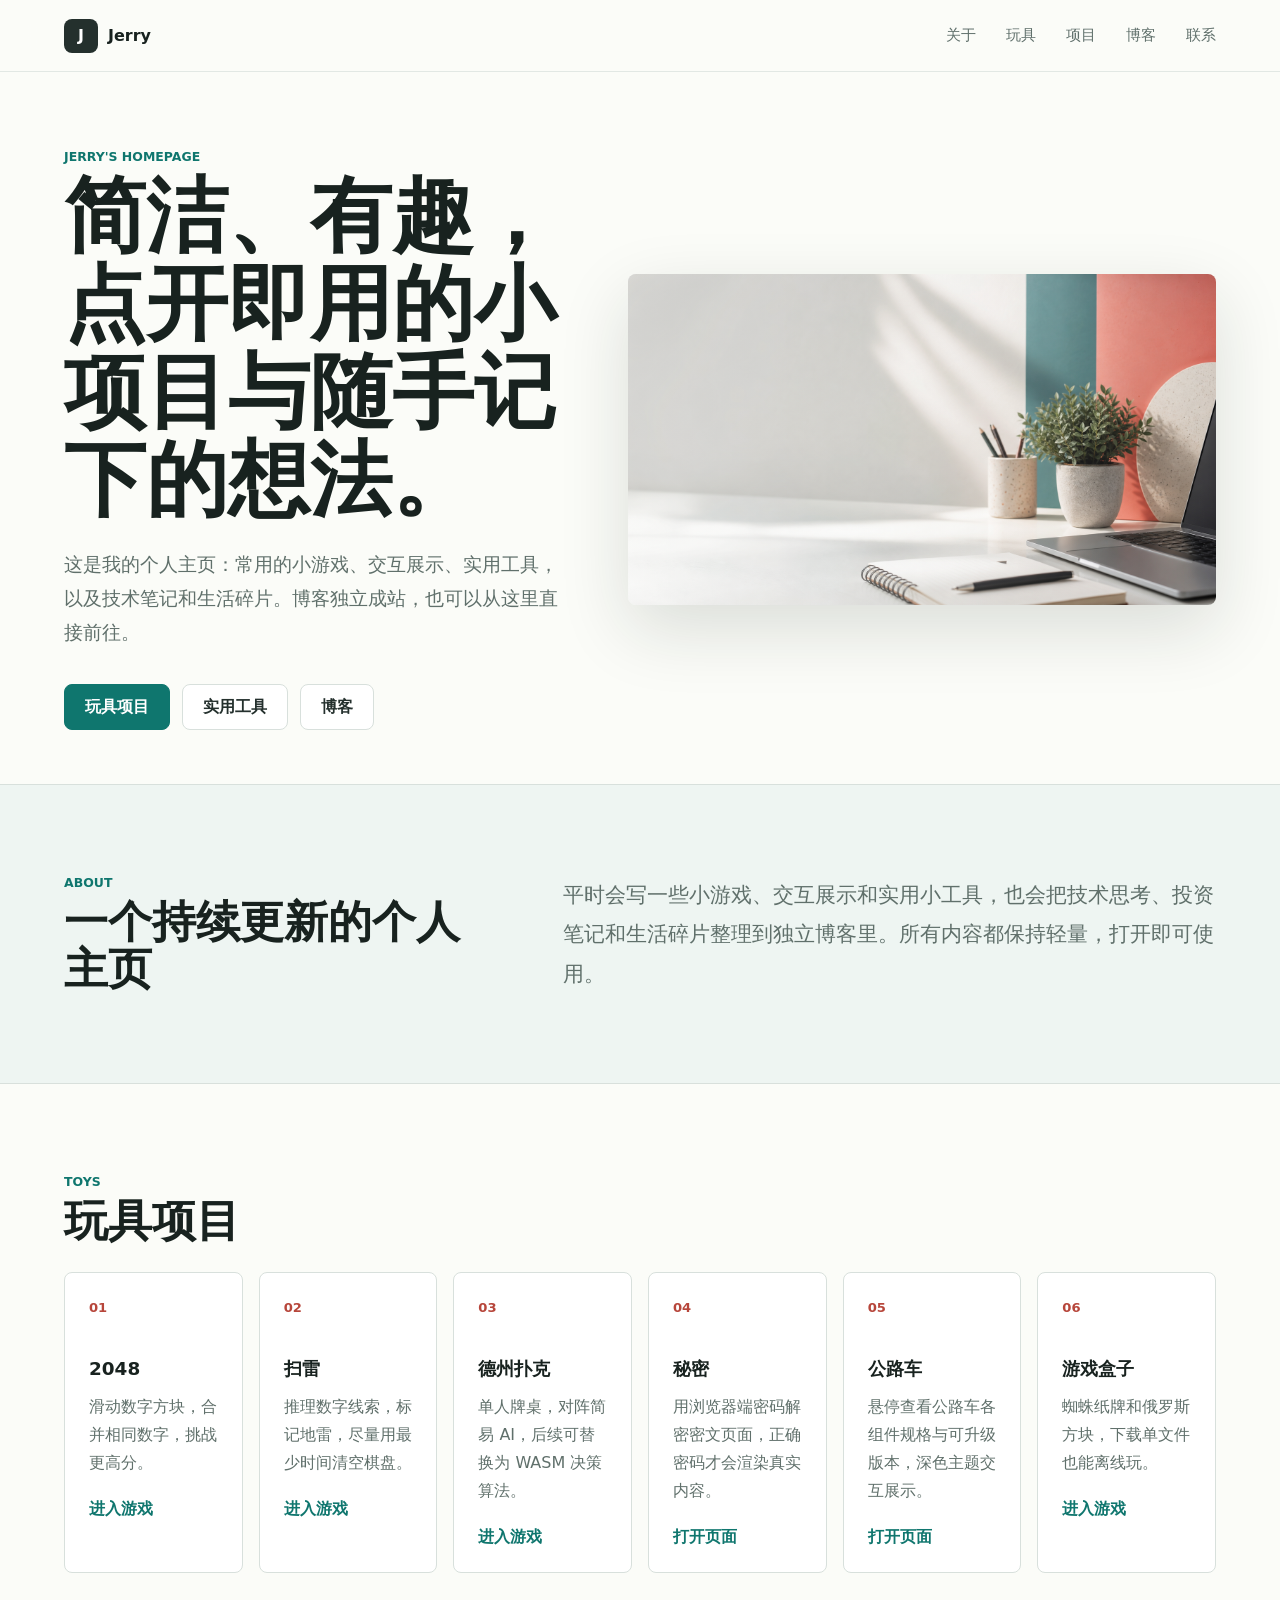
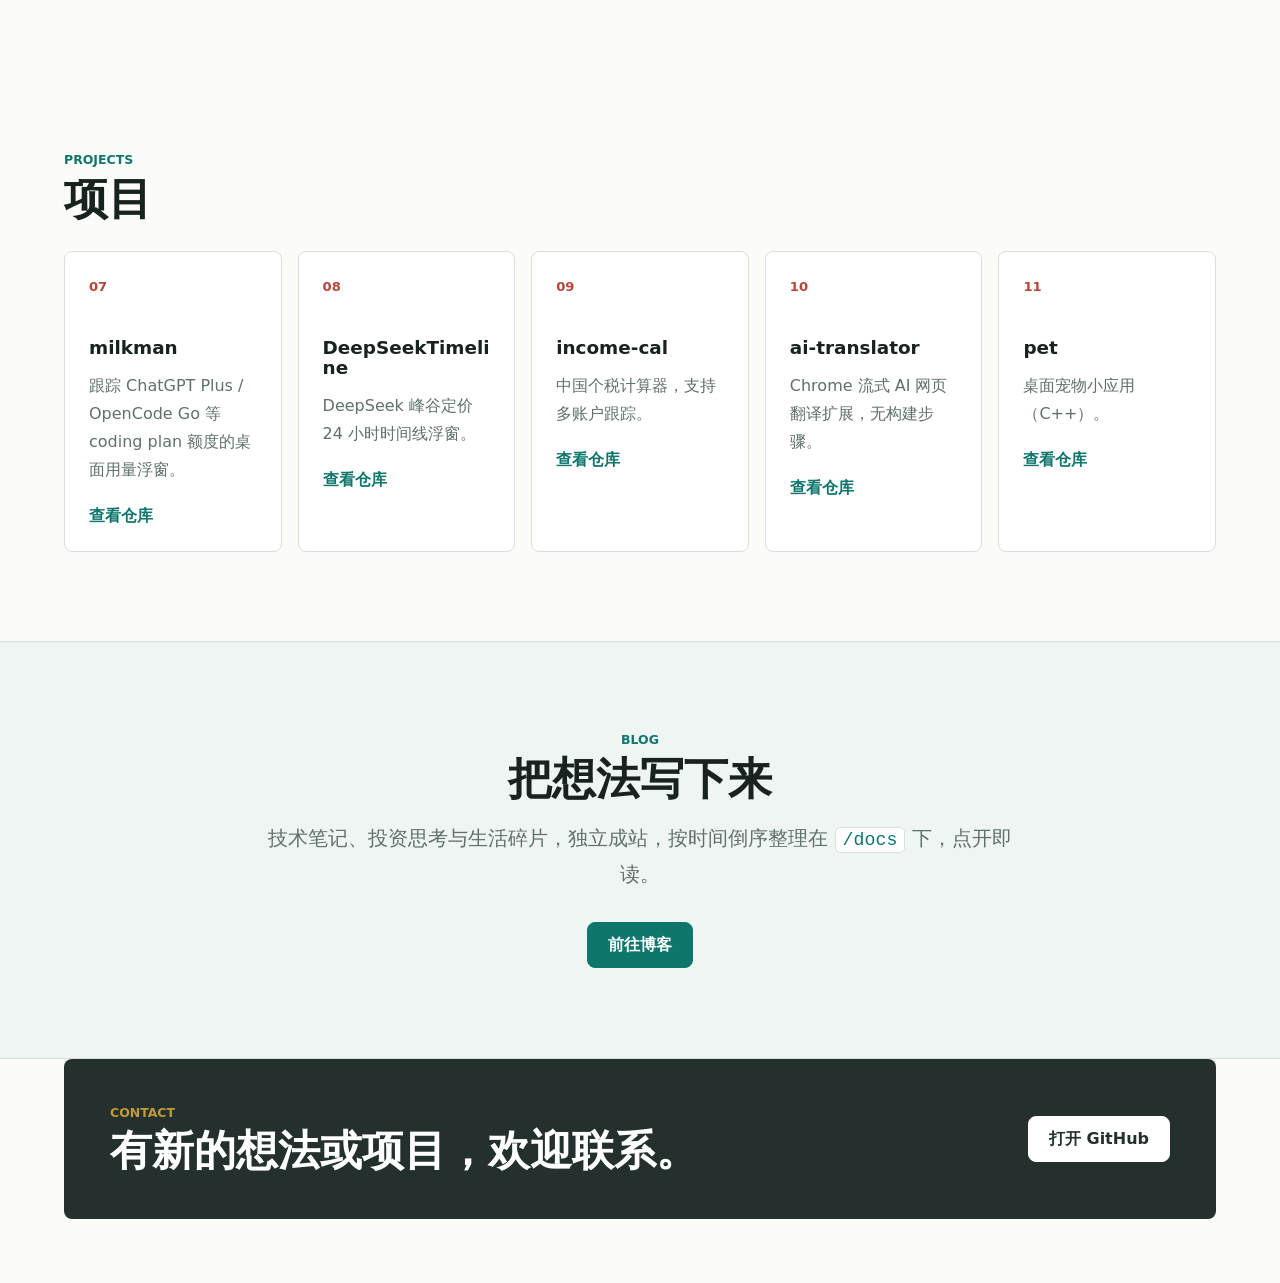
==== commit 1170b75f: "feat(home): add gamebox card and bump toys grid to 6 columns" ====
--- a/index.html
+++ b/index.html
@@ -65,7 +65,7 @@
           <p class="eyebrow">Toys</p>
           <h2>玩具项目</h2>
         </div>
-        <div class="feature-grid">
+        <div class="feature-grid toys-grid">
           <a class="feature-card app-card" href="apps/2048/index.html">
             <span class="card-index">01</span>
             <h3>2048</h3>
@@ -96,6 +96,12 @@
             <p>悬停查看公路车各组件规格与可升级版本，深色主题交互展示。</p>
             <span class="card-action">打开页面</span>
           </a>
+          <a class="feature-card app-card" href="gamebox/">
+            <span class="card-index">06</span>
+            <h3>游戏盒子</h3>
+            <p>蜘蛛纸牌和俄罗斯方块，下载单文件也能离线玩。</p>
+            <span class="card-action">进入游戏</span>
+          </a>
         </div>
       </section>
 
@@ -112,7 +118,7 @@
             target="_blank"
             rel="noopener"
           >
-            <span class="card-index">06</span>
+            <span class="card-index">07</span>
             <h3>milkman</h3>
             <p>
               跟踪 ChatGPT Plus / OpenCode Go 等 coding plan
@@ -127,7 +133,7 @@
             target="_blank"
             rel="noopener"
           >
-            <span class="card-index">07</span>
+            <span class="card-index">08</span>
             <h3>DeepSeekTimeline</h3>
             <p>DeepSeek 峰谷定价 24 小时时间线浮窗。</p>
             <span class="card-action">查看仓库</span>
@@ -139,7 +145,7 @@
             target="_blank"
             rel="noopener"
           >
-            <span class="card-index">08</span>
+            <span class="card-index">09</span>
             <h3>income-cal</h3>
             <p>中国个税计算器，支持多账户跟踪。</p>
             <span class="card-action">查看仓库</span>
@@ -151,7 +157,7 @@
             target="_blank"
             rel="noopener"
           >
-            <span class="card-index">09</span>
+            <span class="card-index">10</span>
             <h3>ai-translator</h3>
             <p>Chrome 流式 AI 网页翻译扩展，无构建步骤。</p>
             <span class="card-action">查看仓库</span>
@@ -163,7 +169,7 @@
             target="_blank"
             rel="noopener"
           >
-            <span class="card-index">10</span>
+            <span class="card-index">11</span>
             <h3>pet</h3>
             <p>桌面宠物小应用（C++）。</p>
             <span class="card-action">查看仓库</span>
--- a/styles.css
+++ b/styles.css
@@ -257,6 +257,10 @@
   margin-top: 28px;
 }
 
+.toys-grid {
+  grid-template-columns: repeat(6, minmax(0, 1fr));
+}
+
 .feature-card {
   display: block;
   min-height: 220px;
